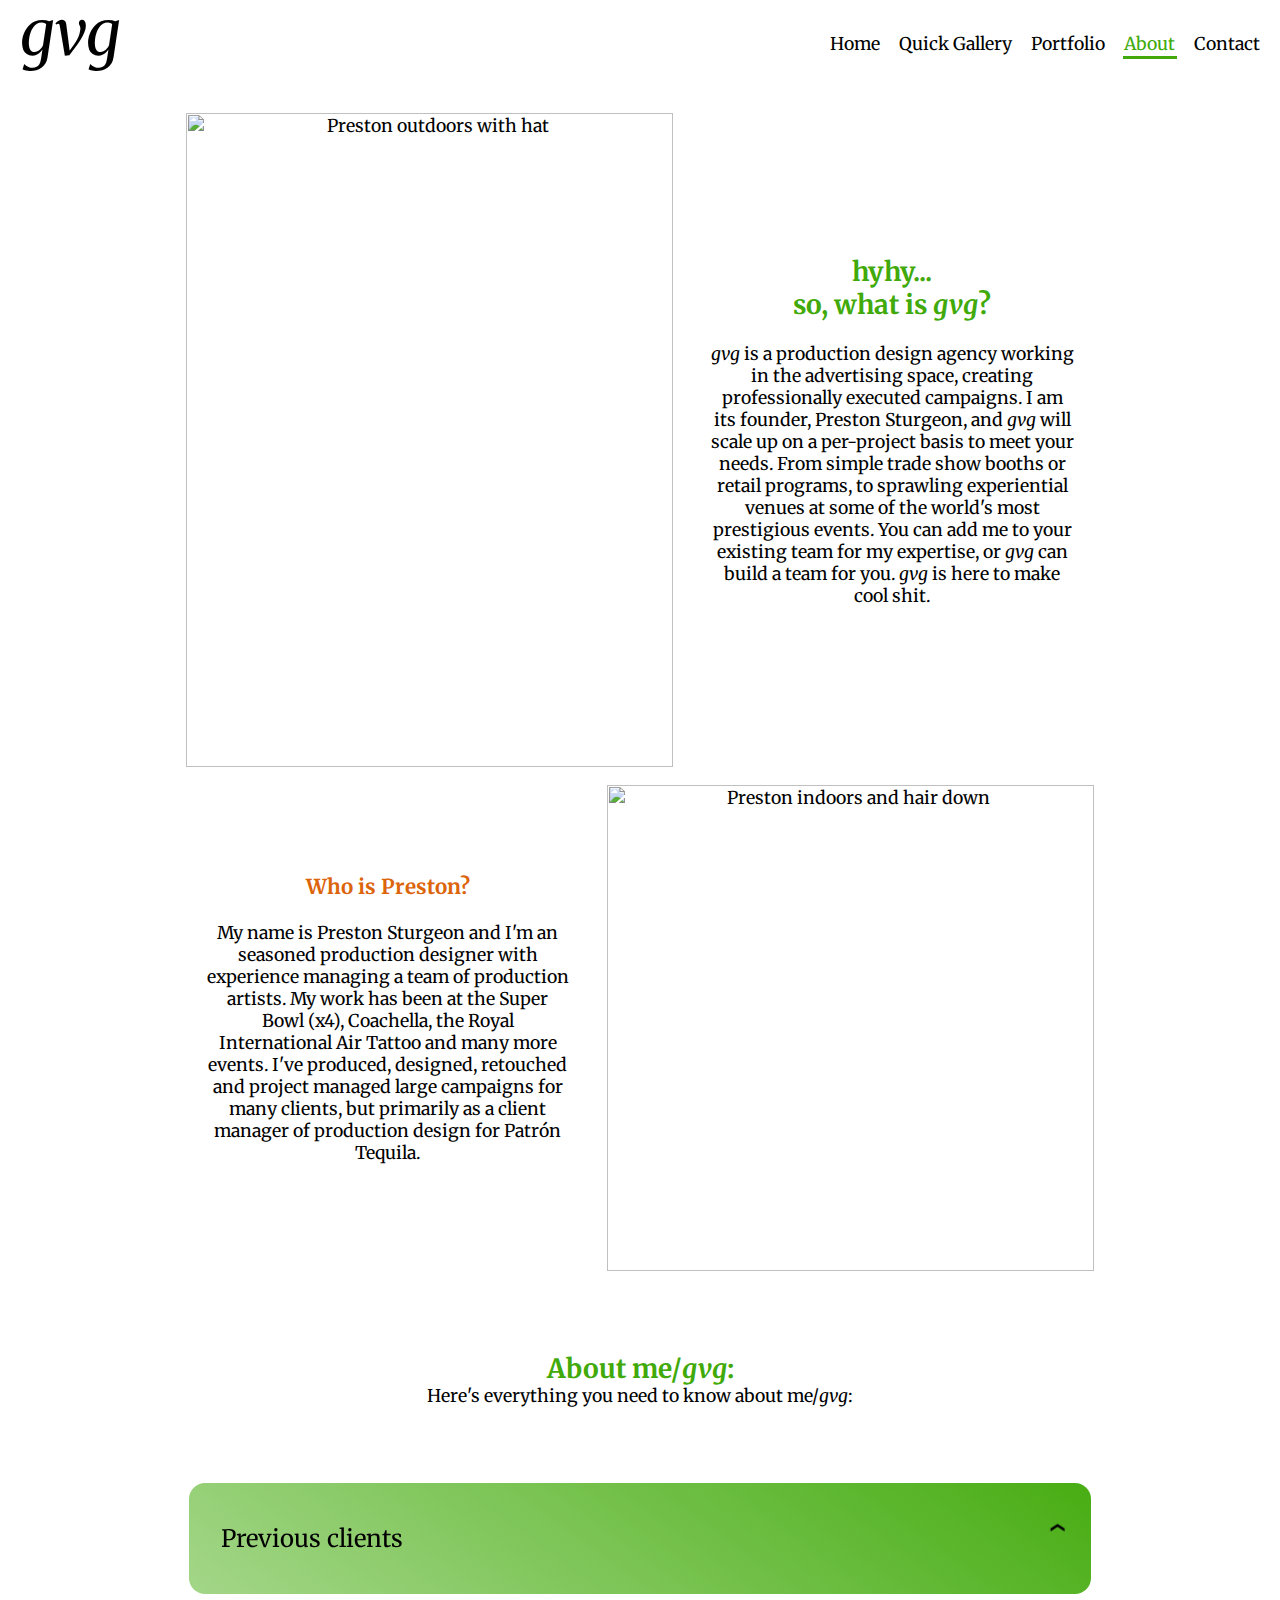
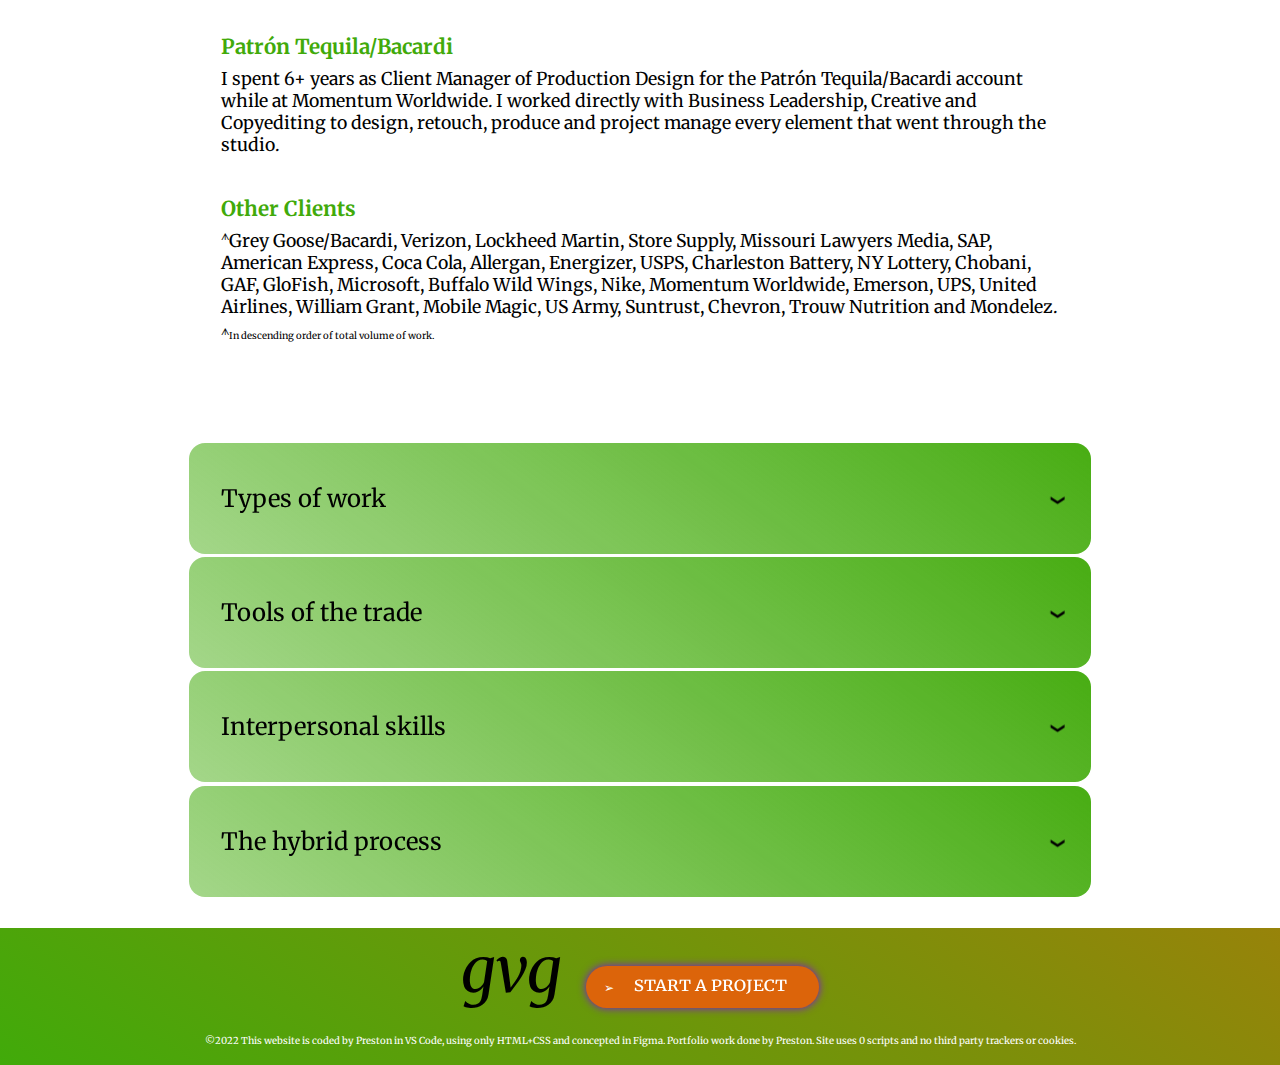
==== about.html @ 022af40c "Update about.html" ====
<html lang="en">
<head>
  <meta charset="UTF-8">
  <meta http-equiv="X-UA-Compatible" content="IE=edge">
  <meta name="viewport" content="width=device-width, initial-scale=1.0">
  <link rel="preconnect" href="https://fonts.googleapis.com">
    <link rel="preconnect" href="https://fonts.gstatic.com" crossorigin>
    <link href="https://fonts.googleapis.com/css2?family=Merriweather:ital,wght@0,300;0,400;0,700;0,900;1,400;1,700&display=swap" rel="stylesheet">
  <link rel="stylesheet" href="gvg.css" media="all">
  <title>gvg - about</title>
</head>

<body>
  <nav id="navbar">
    <div class="nav-logo-container">
      <a href="./" class="nav-logo">gvg</a>
      <ul>
        <li>
          <a href="./">Home</a>
        </li>
        <li>
          <a href="./gallery">Quick Gallery</a>
        </li>
        <li>
          <a href="./port">Portfolio</a>
        </li>
        <li>
          <a href="./about" aria-current="page">About</a>
        </li>
        <li>
          <a href="./contact">Contact</a>
        </li>
      </ul>
    </div>
  </nav>

  <div class="container">

    <div class="gallery-container w-2 h-4">
      <div class="gallery-item">
        
      </div>
    </div>

    <div class="gallery-container w-6 h-4">
      <div class="gallery-item-lt">
        <div class="image">
          <img src="https://live.staticflickr.com/65535/52484530622_3cc2f2622f_o.jpg" alt="Preston outdoors with hat">
        </div>
      </div>
    </div>

    <div class="gallery-container w-5 h-4">
      <div class="cenh654">
          <div class="subhead">
            <h2>hyhy...<br> 
              so, what is <i>gvg</i>?</h2>
              <br>
            <i>gvg</i> is a production design agency working in the advertising space, creating professionally executed campaigns. I am its founder, Preston Sturgeon, and <i>gvg</i> will scale up on a per-project basis to meet your needs. From simple trade show booths or retail programs, to sprawling experiential venues at some of the world's most prestigious events. You can add me to your existing team for my expertise, or <i>gvg</i> can build a team for you. <i>gvg</i> is here to make cool shit.
          </div>
      </div>
    </div>

    <div class="gallery-container w-2 h-4">
      <div class="gallery-item">
        
      </div>
    </div>

    <div class="gallery-container w-2 h-3">
      <div class="gallery-item">
        
      </div>
    </div>

    <div class="gallery-container w-5 h-3">
      <div class="cenh486">
        <div class="subhead">
          <h3 class="sec">Who is Preston?<br></h3>
            <br>
            My name is Preston Sturgeon and I'm an seasoned production designer with experience managing a team of production artists. My work has been at the Super Bowl (x4), Coachella, the Royal International Air Tattoo and many more events. I've produced, designed, retouched and project managed large campaigns for many clients, but primarily as a client manager of production design for Patrón Tequila.
        </div>
      </div>
    </div>

    <div class="gallery-container w-6 h-3">
      <div class="gallery-item">
        <div class="image">
          <img src="https://live.staticflickr.com/65535/52485024946_7797de0bd8_o.jpg" alt="Preston indoors and hair down">
        </div>
      </div>
    </div>

    <div class="gallery-container w-2 h-3">
      <div class="gallery-item">

      </div>
    </div>

  </div>

  <div class="flutainer">

    <div class="gallery-container w-15 h-1">
      <div class="gallery-item">
        
      </div>
    </div>

    <div class="gallery-container w-15 h-1">
      <div>
        <h2>About me/<i>gvg</i>:</h2>
        <div class="subhead">Here's everything you need to know about me/<i>gvg</i>:
        </div>
      </div>
    </div>

    <div class="gallery-container w-2 h-4">
      <div class="gallery-item">

      </div>
    </div>

    <div class="gallery-container w-11 h-4">
      <div class="gallery-item">
        <div class="c-accordion">
            <details class="c-accordion__item" open="">
              <summary class="c-accordion__trigger">
                <summary class="c-accordion__brief">Previous clients</summary> <span class="c-accordion__trigger__icon" aria-hidden="true"></span>
              </summary>
                <div class="c-accordion__content">
                  <div class="c-list">
                    <div class="c-list__item">
                      <h3 class="c-text" aria-label="Client Patrón Tequila">Patrón Tequila/Bacardi</h3>
                      <p class="c-text" style="hyphens: none; -webkit-hyphens: none;">
                        I spent 6+ years as Client Manager of Production Design for the Patrón Tequila/Bacardi account while at Momentum Worldwide. I worked directly with Business Leadership, Creative and Copyediting to design, retouch, produce and project manage every element that went through the studio.
                      </p>
                    </div>
                    <div class="c-list__item">
                      <h3 class="c-text" aria-label="Other Clients">Other Clients</h3>
                      <p class="c-text"><sup>&#5585;</sup>Grey Goose/Bacardi, Verizon, Lockheed Martin, Store Supply, Missouri Lawyers Media, SAP, American Express, Coca Cola, Allergan, Energizer, USPS, Charleston Battery, NY Lottery, Chobani, GAF, GloFish, Microsoft, Buffalo Wild Wings, Nike, Momentum Worldwide, Emerson, UPS, United Airlines, William Grant, Mobile Magic, US Army, Suntrust, Chevron, Trouw Nutrition and Mondelez.</p>
                      <p class="p-foot"><sup>&#5585;</sup>In descending order of total volume of work.</p>
                    </div>
                  </div>
                </div>
            </details>

            <details class="c-accordion__item">
              <summary class="c-accordion__trigger">
                <summary class="c-accordion__brief">Types of work</summary> <span class="c-accordion__trigger__icon" aria-hidden="true"></span>
              </summary>
                <div class="c-accordion__content">
                  <div class="c-list">
                    <div class="c-list__item">
                      <h3 class="c-text" aria-label="Overview of work">Broadly?</h3>
                      <p class="c-text" style="hyphens: none; -webkit-hyphens: none;">
                        Advertising in Retail, Experiential, and Outdoor environments, all in Print or Digital formats.
                      </p>
                    </div>
                    <div class="c-list__item">
                      <h3 class="c-text" aria-label="Specific work">Specifically?</h3>
                      <p class="c-text">
                        <ul class="c-ul">
                          <li class="c-li"><b>Retail Signage</b> (Posters/Aisle Invaders/Case Bins/Pole Toppers/Tuckers/Case Cards/etc.)</li>
                          <li class="c-li"><b>LED & Print Displays</b> (Stadiums/Venues/Window/POS/Menus)</li>
                          <li class="c-li"><b>Banner Ads</b> (Online/Apps/Signage/Retractable/Outdoor)</li>
                          <li class="c-li"><b>Space & Events</b> (Footprint/Structure/Interactives/Support)</li>
                          <li class="c-li"><b>Transit Ads and Wraps</b> (Truck/Boat/Car/Bus/Bike/Train/Air)</li>
                          <li class="c-li"><b>Take-Home Ads</b> (Recipe Booklets/Tear Pads/Autograph Cards)</li>
                          <li class="c-li"><b>Custom Dielines</b> (3D Protrusions/Racks)</li>
                          <li class="c-li"><b>Branding</b> (Logo Cleaning/Organizing)</li>
                          <li class="c-li"><b>Packages</b> (VAPs/Products/Drops)</li>
                          <li class="c-li"><b>Traditional Print</b></li>
                          <li class="c-li"><b>Trade Show Signage</b></li>
                          <li class="c-li"><b>Billboards and OOH Signage</b></li>
                          <li class="c-li"><b>Novelties</b></li>
                          <li class="c-li"><b>Street Furniture</b></li></ul>
                      </p>
                    </div>
                  </div>
                </div>
            </details>

            <details class="c-accordion__item">
              <summary class="c-accordion__trigger">
                <summary class="c-accordion__brief">Tools of the trade</summary> <span class="c-accordion__trigger__icon" aria-hidden="true"></span>
              </summary>
                <div class="c-accordion__content">
                  <div class="c-list">
                    <div class="c-list__item">
                      <h3 class="c-text" aria-label="About me">I love to learn and I learn fast</h3>
                      <p class="c-text">
                        <ul class="c-ul">
                          <li class="c-li">InDesign</li>
                          <li class="c-li">Photoshop</li>
                          <li class="c-li">Illustrator</li>
                          <li class="c-li">Excel</li>
                          <li class="c-li">Acrobat</li>
                          <li class="c-li">Smartsheet, Workfront, Basecamp and basically any other Project Management software</li>
                          <li class="c-li">Quark</li>
                          <li class="c-li">Word</li>
                          <li class="c-li">After Effects</li>
                          <li class="c-li">Premiere</li>
                          <li class="c-li">Media Encoder</li>
                          <li class="c-li">Quicktime</li>
                          <li class="c-li">Powerpoint</li>
                          <li class="c-li">Cyberduck FTP</li>
                          <li class="c-li">GIMP</li>
                          <li class="c-li">Cloud Storage</li>
                          <li class="c-li">Visual Studio Code (HTML+CSS)</li>
                          <li class="c-li">Figma/Adobe XD</li>
                        </ul>
                      </p>
                    </div>
                  </div>
                </div>
            </details>

            <details class="c-accordion__item">
              <summary class="c-accordion__trigger">
                <summary class="c-accordion__brief">Interpersonal skills</summary> <span class="c-accordion__trigger__icon" aria-hidden="true"></span>
              </summary>
                <div class="c-accordion__content">
                  <div class="c-list">
                    <div class="c-list__item">
                      <h3 class="c-text" aria-label="About me: interpersonal">All this knowledge isn't useful if the person it comes from isn't amazing too. I am a:</h3>
                      <p class="c-text">
                        <ul class="c-ul">
                          <li class="c-li">Problem solver to an extreme</li>
                          <li class="c-li">Project caretaker focused on attention to detail</li>
                          <li class="c-li">Team player that sets others up for success</li>
                          <li class="c-li">Builder and technician of a collaborative environment</li>
                          <li class="c-li">Mentor and advocate for other's growth</li>
                          <li class="c-li">Quick learner who is devoted to life-long education</li>
                          <li class="c-li">Short and long-term goal setter with an engineer's mindset</li>
                          <li class="c-li">Dependable leader who quickly adapts to shifting priorities</li>
                          <li class="c-li">Proponent of a strategic and analytical thought process</li>
                          <li class="c-li">Self-regulating manager of my time, in service of a deadline</li>
                          <li class="c-li">Presenter of data, dedicated to inclusive communication</li></ul>
                      </p>
                    </div>
                  </div>
                </div>
            </details>

            <details class="c-accordion__item">
              <summary class="c-accordion__trigger">
                <summary class="c-accordion__brief">The hybrid process</summary> <span class="c-accordion__trigger__icon" aria-hidden="true"></span>
              </summary>
                <div class="c-accordion__content">
                  <div class="c-list">
                    <div class="c-list__item">
                      <h3 class="c-text" aria-label="My process">What makes for an efficient process?</h3>
                      <p class="c-text" style="hyphens: none; -webkit-hyphens: none;">
                        Every client wants a unique process to them, but setting one up for efficient multi-tasking is imperative for a team's collaboration. Patrón's seasonal programs are massive and required integrating the production, design, retouching and copyediting components of a typical operation. I crafted this process, built for addressing these challenges of integrated production and design, to better collaborate across an entire team.
                      </p>
                    </div>
                    <div class="c-list__item">
                      <h3 class="c-text" aria-label="Hybrid process">Blending Production and Design Together</h3>
                      <p class="c-text">
                        <ul class="c-ul">
                          <li class="c-li">Evaluate project scope, providing any unit estimates and route them for approvals.</li>
                          <li class="c-li">Advise on planning, resources and timing while setting expectations for needs to achieve these goals.</li>
                          <li class="c-li">Intake and review creative assets and vendor materials for missing details.</li>
                          <li class="c-li">Collaborate with Creative on the program's Key Visual, finalizing every detail and their impact on the rest of the scope.</li>
                          <li class="c-li">Retouch and composite the KV until undeniably perfected, as a guide for all other elements.</li>
                          <li class="c-li">Communicate needs that reduce hurdles for upcoming elements and any timeline impacts they cause.</li>
                          <li class="c-li">Prioritize the elements list, delegating to freelancers by priority and skill level if applicable.</li>
                          <li class="c-li">Multi-task between proofing, routing and revisions as elements enter these different stages at various times.</li>
                          <li class="c-li">Package mechanical files for server organization and release according vendor specifications.</li>
                          <li class="c-li">Submit final reports to finance for applicable elements.</li>
                          <li class="c-li">Evaluate the measured statistics for any internal procedure improvements.</li>
                          <li class="c-li">And of course, being at various points in this process for multiple jobs at the same time.</li></ul>
                      </p>
                    </div>
                  </div>
                </div>
            </details>

        </div>
      </div>
    </div>
    
    <div class="gallery-container w-2 h-4">
      <div class="gallery-item">

      </div>
    </div>

  </div>

</body>

<footer class="foot">
  <div class="pajamas">
    <a href="./" class="nav-logo">gvg</a>
    <a href="./contact" class="classic-butt"><button>start a project</button></a>
  </div>
    <p class="p-foot">©2022 This website is coded by Preston in VS Code, using only HTML+CSS and concepted in Figma. Portfolio work done by Preston. Site uses 0 scripts and no third party trackers or cookies.</p>
</footer>

</html>
---- gvg.css ----
:root {
  --color-shades-dark: rgb(0, 0, 0);
  --color-shades-light: rgb(255, 255, 255);
  --color-highlight: rgb(65, 170, 10);
  --color-seconds: rgb(220, 100, 10);
  --color-thirds: rgb(130, 10, 220);
  --color-charleston: rgb(255, 205, 0);
  --color-lockheed: rgb(0, 47, 108);
  --color-patron: rgb(148, 187, 30);
}

* { 
  box-sizing: border-box;
  margin: 0;
  padding: 0; 
}

html{
  position: relative;
  min-height: 100%;
}

body {
  min-height: 100%;
  margin:0px 18px 130px 18px;
  text-align:center;
  font-family: 'Merriweather', serif;
  font-size: 1.1rem;
}

h1{
  color: var(--color-shades-dark);
}

h2{
  color: var(--color-highlight);
}

h3{
  color: var(--color-highlight);
}

.sec{
  color: var(--color-seconds);
}

.nav-logo-container {
  display: flex;
  justify-content: space-between;
  flex: 1 0 18px;
  align-items: center;
  padding: 0em 0em 1.5em 0em;
}

.nav-logo {
  font-style: italic;
  font-size: 64px;
  margin: 0 18px 0 0;
  transform: translate(0, -0.15em);
}

ul {
  display: flex;
  flex-wrap: wrap;
  gap: 1rem;
  list-style: none;
  margin: 0;
  padding: 0;
}

a {
  --text-color: var(--color-shades-dark);
  border-block-end: 3px solid var(--border-color, transparent);
  writing-mode: horizontal-tb;
  color: var(--text-color);
  padding: 0.1rem;
  text-decoration: none;
}

.abase{
  padding: 0;
}

a:where(:hover, :focus) {
  --border-color: var(--color-highlight);
}

[aria-current="page"] {
  --border-color: var(--color-highlight);
  --text-color: var(--color-highlight);
}

.subhead{
  padding: 0 18px 18px;
}

.CharlestonBattery{
  color: var(--color-charleston);
}

.LockheedMartin{
  color: var(--color-lockheed);
}

.PatronTequila{
  color: var(--color-patron);
}

/* ------------------------------------ *\
   buttons
\* ------------------------------------ */



button {
  --elevate: 0.25rem;
  --border-width: 2px;
  --border-opacity: 0.2;
  position: relative;
  right: 0px;
  transform: translate3d(0, 0, 0);
  /* margin: -18px 18px 0; */
  padding-block: 0.7rem 0.8rem;
  padding-inline: 3rem 2rem;
  font: inherit;
  font-weight: 500;
  font-variant-caps: all-small-caps;
  color: white;
  line-height: 1;
  cursor: pointer;
  border: 0;
  border-radius: 10rem;
  background: transparent;
  transition: transform 150ms ease-in-out;
}

button:before,
button:after {
  display:flex;
  align-items: center;
  content: "\27A2";
  padding-left: 18px;
  position: absolute;
  inset-block: 0;
  inset-inline: 0;
  transform: translate3d(0, 0, 0);
  border-radius: inherit;
  transition: inherit;
}

button:before {
  z-index: -1;
  border: var(--border-width) solid rgba(rgb(130, 10, 220), var(--border-opacity));
  background: rgb(220, 100, 10);
}

button:after {
  z-index: -2;
  background: rgb(130, 10, 220);
  filter: blur(var(--elevate));
}

button:hover {
  --border-opacity: 0.4;
  transform: translate3d(0, calc(var(--elevate) * -1), 0);
}

button:hover:after {
  transform: translate3d(0, var(--elevate), 0);
}

button:active {
  transform: translate3d(0, 0, 0);
}

button:active:before {
  background: rgb(130, 10, 220);
}

button:active:after {
  transform: translate3d(0, 0, 0);
}

button:focus-visible {
  outline: var(--border-width) dashed darkblue;
  outline-offset: var(--border-width);
}



/* ------------------------------------ *\
   footer
\* ------------------------------------ */



.foot{
  position: absolute;
  bottom: 0;
  margin: 2rem -18px -18px;
  padding: 0 18px 0 18px;
  width: 100%;
  background-color: rgb(65, 170, 10);
  background-image: linear-gradient(216deg, rgb(220, 100, 10) -80%, transparent);
  color: rgb(255, 255, 255);
}

.pajamas{
  flex: 1 0 18px;
  align-items: center;
  padding: 0em 0em 1.5em 0em;
}

.p-foot{
  margin: 0;
  padding: 0 0 18px;
  font-size: .6rem;
}



/* ------------------------------------ *\
   port description
\* ------------------------------------ */

.port-item{
  display:grid;
  grid-template-columns: auto 198px;
  grid-auto-rows: minmax(min-content, 7vh);
  grid-auto-flow: dense;
  justify-content: flex-end;
}

.port-title{
  font-size: 1.5rem;
  padding: 18px;
  text-align: right;
}

.port-subtitle{
  padding: 18px 0 18px 0;
  text-align: left;
}

.port-subhead{
  padding: 18px;
  border-top: thin solid var(--color-shades-dark);
  text-align: right;
}

.port-names{
  min-width: 188px;
  padding: 0px 9px 18px 0px;
  text-align: right;
}

.port-desc{
  width: 198px;
  padding: 0px 0px 18px 9px;
  text-align: left;
}

.port-copy{
  padding: 98px 18px 18px 0px;
  text-align: left;
}

.port-subcopy{
  padding: 0px 18px 0px 0px;
  text-align: left;
}

.port-headline{
  padding: 0px 0px 18px 0px;
  text-align: center;
}


/* ------------------------------------ *\
   gallery - rigid
\* ------------------------------------ */



.container{
  display:grid;
  grid-template-columns: repeat(15,1fr);
  grid-auto-rows: 150px;
  grid-gap: 18px;
  grid-auto-flow: dense;
}


/* ------------------------------------ *\
   gallery - fluid
\* ------------------------------------ */



.flutainer{
  display:grid;
  grid-template-columns: repeat(15,1fr);
  grid-auto-rows: minmax(min-content, 7vh);
  grid-gap: 18px;
  grid-auto-flow: dense;
}

.gallery-header{
  background-color: rgb(65, 170, 10);
  padding: 18px;
  margin: 0 0 18px 0;
  color:#fff;
  place-items: center;
}

.gallery-header .centercopy{
  place-items: center;
}

.gallery-footer{
  padding: 18px;
  margin: 0 0 18px 0;
  place-items: center;
}

.gallery-construct{
  background-color: var(--color-seconds);
  padding: 18px;
  color:#fff;
  place-items: center;
}

.gallery-item{
  width:100%;
  height:100%;
  position:relative;
}

.gallery-item-lt{
  width:100%;
  height:100%;
  position:relative;
}

.gallery-item .image{
  width:100%;
  height:100%;
  overflow:hidden;
} 

.gallery-item-lt .image{
  width:100%;
  height:100%;
  overflow:hidden;
}

.gallery-item-lc .image{
  width:100%;
  height:100%;
  overflow:hidden;
}

.gallery-item .image img{
  width:100%;
  height:100%;
  object-fit: cover;
  object-position:50% 50%;
  cursor:pointer;
  transition:.5s ease-in-out;
}

.gallery-item-lt .image img{
  width: 100%;
  height: 100%;
  object-fit: cover;
  object-position: 30% 50%;
  cursor:pointer;
  transition:.5s ease-in-out;
}

.gallery-item-lc .image img{
  width:100%;
  height:100%;
  object-fit: cover;
  object-position: 45% 50%;
  cursor:pointer;
  transition:.5s ease-in-out;
}

.gallery-item-r .image img{
  width:100%;
  height:100%;
  object-fit: cover;
  object-position:50% right;
  cursor:pointer;
  transition:.5s ease-in-out;
}

.gallery-item:hover .image img{
  transform:scale(1.05);
}

.gallery-item-lt:hover .image img{
  transform:scale(1.05);
}

.gallery-item-lc:hover .image img{
  transform:scale(1.05);
}

.gallery-item .text{
  opacity:0;
  position:absolute;
  top:4em;
  left:50%;
  transform:translate(-50%,-10%);
  color:#fff;
  font-size:25px;
  pointer-events:none;
  z-index:4;
  transition: .3s ease-in-out;
  background-color: black;
}

.gallery-item-lc .text{
  opacity:0;
  position:absolute;
  top:4em;
  left:50%;
  transform:translate(-50%,-10%);
  color:#fff;
  font-size:25px;
  pointer-events:none;
  z-index:4;
  transition: .3s ease-in-out;
}

.gallery-item:hover .text{
  opacity:1;
  animation: move-down .3s linear;
  padding:1em;
  width:100%;
}

.gallery-item-lc:hover .text{
  opacity:1;
  animation: move-down .3s linear;
  padding:1em;
  width:100%;
}

.gallery-video{
  max-width: 1000px;
  margin: 0 auto;
}

.cenh654{
  height: 654px;
  display: flex;
  align-items: center;
  justify-content: center;
}

.cenh486{
  height: 486px;
  display: flex;
  align-items: center;
  justify-content: center;
}

.ytframe{
  display: flex;
  margin: 18px 0 0 0;
  position: relative;
  overflow: hidden;
  height: 0;
  padding-bottom: 56.25%;
}

.ytframe iframe{
  position: absolute;
  width: 100%;
  height: 100%;
}

.end-container{
  height: 18px;
}

.w-1{
  grid-column: span 1;
}
.w-2{
  grid-column: span 2;
}
.w-3{
  grid-column: span 3;
}
.w-4{
  grid-column: span 4;
}
.w-5{
  grid-column: span 5;
}
.w-6{
  grid-column: span 6;
}
.w-7{
  grid-column: span 7;
}
.w-8{
  grid-column: span 8;
}
.w-9{
  grid-column: span 9;
}
.w-10{
  grid-column: span 10;
}
.w-11{
  grid-column: span 11;
}
.w-12{
  grid-column: span 12;
}
.w-13{
  grid-column: span 13;
}
.w-14{
  grid-column: span 14;
}
.w-15{
  grid-column: span 15;
}

.h-1{
  grid-row: span 1;
}
.h-2{
  grid-row: span 2;
}
.h-3{
  grid-row: span 3;
}
.h-4{
  grid-row: span 4;
}
.h-5{
  grid-row: span 5;
}
.h-6{
  grid-row: span 6;
}
.h-7{
  grid-row: span 7;
}
.h-8{
  grid-row: span 8;
}
.h-9{
  grid-row: span 9;
}
.h-10{
  grid-row: span 10;
}
.h-11{
  grid-row: span 11;
}
.h-12{
  grid-row: span 12;
}
.h-13{
  grid-row: span 13;
}
.h-14{
  grid-row: span 14;
}
.h-15{
  grid-row: span 15;
}



/* ------------------------------------ *\
   accordion
\* ------------------------------------ */



.c-accordion {
  display: block;
  margin-top: 40px;
  min-width: 150px;
  margin-bottom: 1.25rem;
  text-align: left;
  text-align: start;
  width: 100%;
}

.c-accordion__item {
  margin: 0.2rem;
  padding: 0;
}

.c-accordion__trigger {
  padding-top: 2.5rem;
  padding-bottom: 2.5rem;
  padding-left: 2rem;
  padding-right: 2rem;
  position: relative;
  border-radius: 1rem;
  backdrop-filter:blur(0.5rem);
  transform:scale3d(1, 1, 1) translate3d(0, 0, 0);
  transition: color 200ms ease-in-out, transform 200ms ease-in-out;
  display: block;
  margin: 0;
  cursor: pointer;
}

.c-accordion__trigger::-webkit-details-marker {
  color: transparent;
}

.c-accordion__trigger::before {
  Content: "";
  position: absolute;
  top: 0;
  right: 0;
  bottom: 0;
  left: 0;
  opacity: .96;
  border-radius: inherit;
  background-image: linear-gradient(36deg, rgb(65, 170, 10,0.5), rgb(65, 170, 10));
  background-blend-mode: darken;
  transition: opacity 400ms ease-out;
  z-index: -1;
}

.c-accordion__trigger:active{
  transform:scale3d(0.98, 0.98, 0.98) translate3d(0, 0, 0)
}

.c-accordion__trigger:focus{
  box-shadow: 0 0 0 1px rgb(65, 170, 10);
  color: black;
}

.c-accordion__trigger:hover{
  opacity: .5;
  transition: opacity 400ms ease-out;
}

.c-accordion__trigger:focus:before{
  opacity: .25;
}

.c-accordion__trigger__icon {
  width: 1vw;
  max-width: 200px;
  padding-right: 3rem;
}

.c-accordion__brief{
  font-size: 1.5rem;
}

.c-accordion__content {
  width: 100%;
  padding-top: 2.5rem;
  padding-bottom: 2.5rem;
  padding-left: 2rem;
  padding-right: 2rem;
}

.c-accordion__trigger__icon {
  padding-top: 2.5rem;
  padding-bottom: 2.5rem;
  padding-left: 2rem;
  padding-right: 2rem;
  display: block;
  position: absolute;
  top: 0;
  right: 0;
  pointer-events: none;
  font-family: typeface(mono);
  transform: rotate(90deg) scale3d(0.8, 0.8, 0.8) translate3d(0, 0, 0);
  transition: all 200ms ease-in;
}

.c-accordion__item[open] .c-accordion__trigger__icon {
  transform: rotate(-630deg) scale3d(-0.8, 0.8, 0.8) translate3d(0, 0, 0);
}

.c-accordion__trigger__icon::before{
  content:"❯";
}

.c-list{
  margin: 0;
  padding: 0;
  display: block;
}

/* Grid layout option for c-lists, enable if desired */

/* .c-list-horizontal{
  margin:0;
  padding:0;
  display:grid;
  grid-template-columns: repeat(2, 1fr);
  grid-gap:18px;
  list-style:none
} */

.c-list__item{
  margin: 0 0 2.5rem;
  padding: 0;
}

.c-text{
  margin-bottom: 0.5rem;
}

sup{
  font-size: xx-small;
}

.c-ul{
  display: flex;
  flex-wrap: wrap;
  gap: 1.5rem 6rem;
  margin: 1rem 0 0 1.75rem;
  padding-right: 0;
  list-style-position: outside;
  list-style-type: "\002A6B    ";
}

.c-li::marker{
  color: rgb(65, 170, 10);
  font-size: 1.3rem;
}



/* ------------------------------------ *\
   contact form
\* ------------------------------------ */



h4 {
  font-weight: 400;
  font-size: 20px;
  color: #9b9b9b;
  line-height: 1.5;
}

/* ///// inputs /////*/

input:focus ~ label, textarea:focus ~ label, input:valid ~ label, textarea:valid ~ label {
  font-size: 0.75em;
  color: #999;
  top: -5px;
  -webkit-transition: all 0.225s ease;
  transition: all 0.225s ease;
}

.styled-input {
  float: left;
  width: 100%;
  margin: 0 0 18px 0;
  position: relative;
  border-radius: 1rem;
}

.styled-input label {
  color: #999;
  padding: 1.3rem 30px 1rem 30px;
  position: absolute;
  top: 10px;
  left: 0;
  -webkit-transition: all 0.25s ease;
  transition: all 0.25s ease;
  pointer-events: none;
}

.styled-input.wide { 
  width: 100%;
  max-width: 100%;
}

input,
textarea {
  padding: 30px;
  border: 0;
  width: 100%;
  font-size: 1rem;
  background-color: #2d2d2d;
  color: white;
  border-radius: 4px;
}

input:focus,
textarea:focus { outline: 0; }

input:focus ~ span,
textarea:focus ~ span {
  width: 100%;
  -webkit-transition: all 0.075s ease;
  transition: all 0.075s ease;
}

textarea {
  width: 100%;
  min-height: 15em;
  resize: vertical;
}

.input-container {
  max-width: 100%;
  margin: 20px auto 25px auto;
}

input[type=checkbox] + label {
color: #ccc;
font-style: italic;
} 

input[type=checkbox]:checked + label {
color: #f00;
font-style: normal;
}


@media screen and (max-width:1000px){
  body {
    margin:0px 18px 204px 18px;
  }
  button{
    margin: 18px 0 0 0;
  }
  .container{
      grid-template-columns: repeat(1,1fr);
      grid-auto-rows: min-content;
  }
  .flutainer{
    grid-template-columns: repeat(1,1fr);
    grid-auto-rows: min-content;
  }
  .gallery-item .image img {
    width: 100%;
    height: auto;
  }
  .cenh654{
    height: auto;
  }
  .cenh486{
    height: auto;
  }
  .w-1,.w-2,.w-3,.w-4,.w-5,.w-6,.w-7,.w-8,.w-9,.w-10,.w-11,.w-12,.w-13,.w-14,.w-15,.w-16,.w-17,.w-18,.w-19{
      grid-column:span 1;
  }
  .h-1,.h-2,.h-3,.h-4,.h-5,.h-6,.h-7,.h-8,.h-9,.h-10,.h-11,.h-12,.h-13,.h-14,.h-15,.h-16,.h-17,.h-18,.h-19{
    grid-row:span 1;
  }
  .port-item{
    grid-template-columns: repeat(2,1fr);
  }
  .port-subhead{
    text-align: left;
    border-top: 0px solid var(--color-shades-dark);
  }
  .port-copy{
    padding: 18px 54px 18px 54px;
    text-align: center;
  }
  .port-subcopy{
    padding: 18px 54px 18px 54px;
    text-align: center;
  }
  .port-names{
    min-width: auto;
    margin: 0 18px 0 -18px;
    padding: 0px 4px 18px 4px;
  }
  .port-desc{
    width: auto;
    margin: 0 0 0 -18px;
    padding: 0px 4px 18px 4px;
  }
}


@keyframes move-down{

  0%{
      top:1em;
  }
  50%{
      top:2em;
  }
  100%{
      top:4em;
  }
}
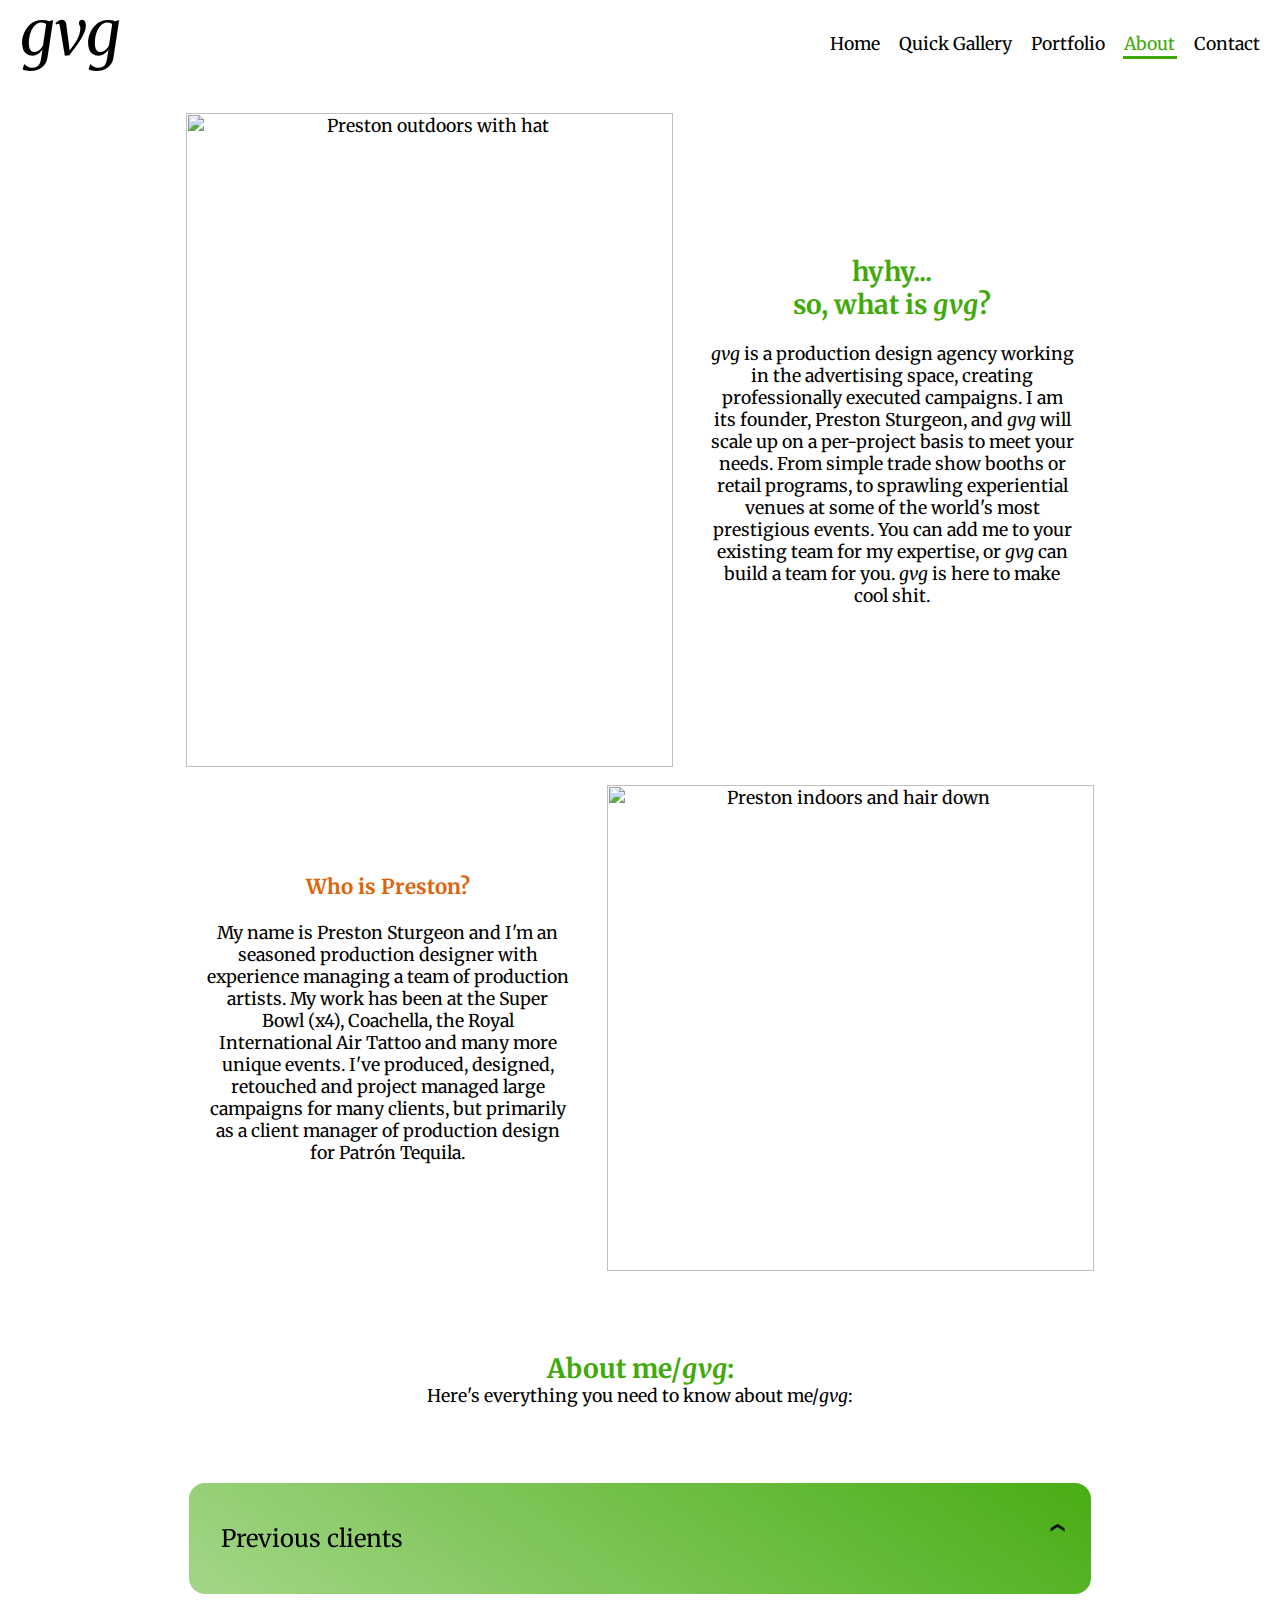
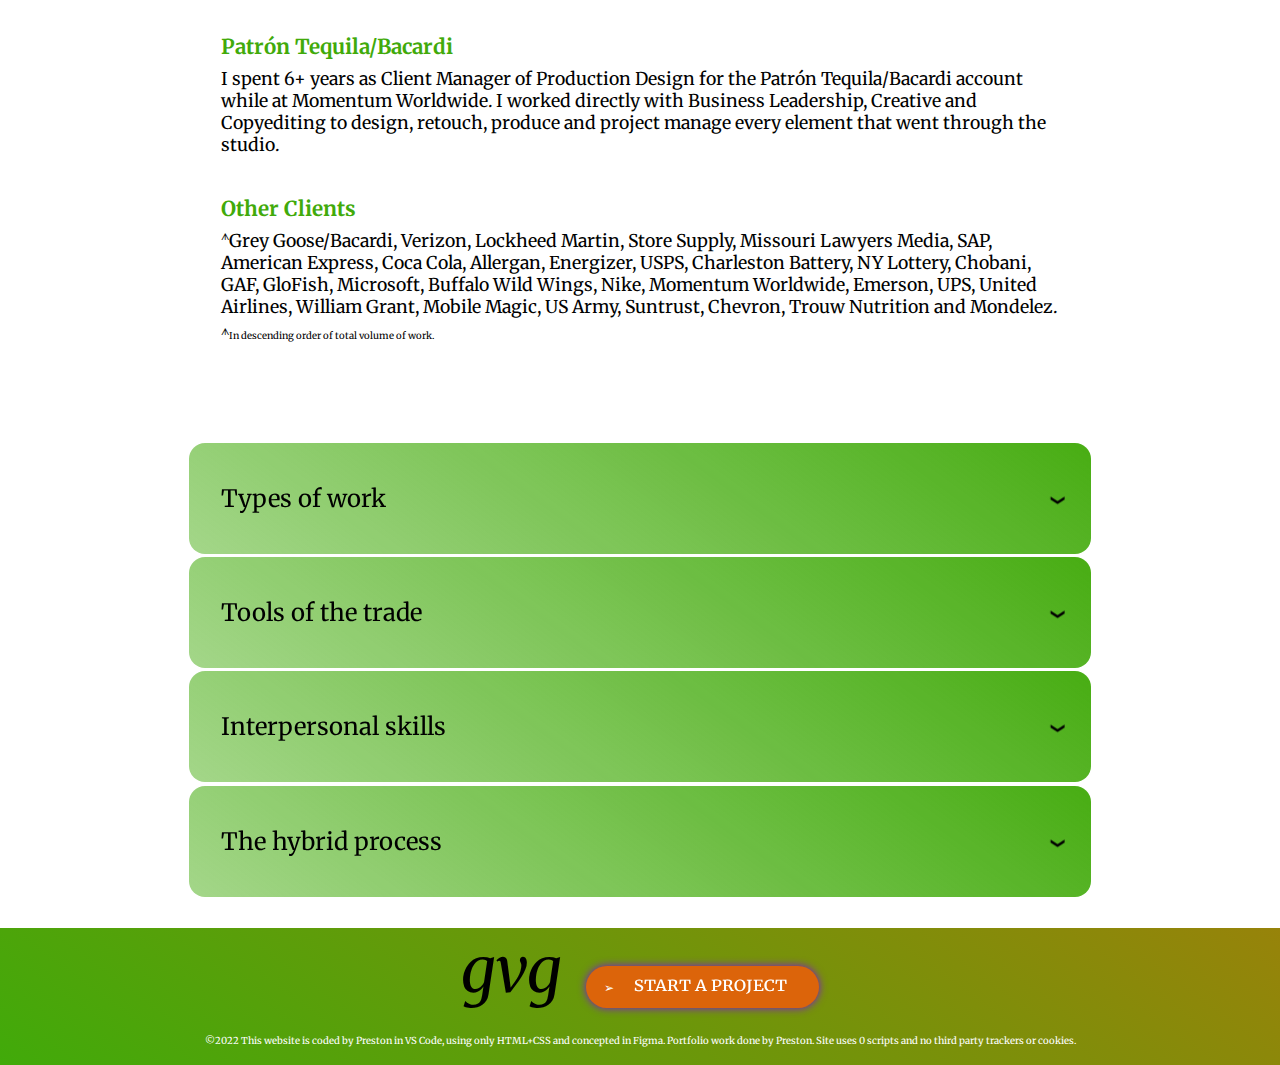
==== commit 5dfa7050: "Add files via upload" ====
--- a/about.html
+++ b/about.html
@@ -13,22 +13,22 @@
 <body>
   <nav id="navbar">
     <div class="nav-logo-container">
-      <a href="./" class="nav-logo">gvg</a>
+      <a href="index.html" class="nav-logo">gvg</a>
       <ul>
         <li>
-          <a href="./">Home</a>
-        </li>
-        <li>
-          <a href="./gallery">Quick Gallery</a>
-        </li>
-        <li>
-          <a href="./port">Portfolio</a>
-        </li>
-        <li>
-          <a href="./about" aria-current="page">About</a>
-        </li>
-        <li>
-          <a href="./contact">Contact</a>
+          <a href="index.html">Home</a>
+        </li>
+        <li>
+          <a href="gallery.html">Quick Gallery</a>
+        </li>
+        <li>
+          <a href="port.html">Portfolio</a>
+        </li>
+        <li>
+          <a href="about.html" aria-current="page">About</a>
+        </li>
+        <li>
+          <a href="contact.html">Contact</a>
         </li>
       </ul>
     </div>
@@ -78,7 +78,7 @@
         <div class="subhead">
           <h3 class="sec">Who is Preston?<br></h3>
             <br>
-            My name is Preston Sturgeon and I'm an seasoned production designer with experience managing a team of production artists. My work has been at the Super Bowl (x4), Coachella, the Royal International Air Tattoo and many more events. I've produced, designed, retouched and project managed large campaigns for many clients, but primarily as a client manager of production design for Patrón Tequila.
+            My name is Preston Sturgeon and I'm an seasoned production designer with experience managing a team of production artists. My work has been at the Super Bowl (x4), Coachella, the Royal International Air Tattoo and many more unique events. I've produced, designed, retouched and project managed large campaigns for many clients, but primarily as a client manager of production design for Patrón Tequila.
         </div>
       </div>
     </div>
@@ -191,12 +191,15 @@
                       <h3 class="c-text" aria-label="About me">I love to learn and I learn fast</h3>
                       <p class="c-text">
                         <ul class="c-ul">
+                          <li class="c-li">Mac/PC</li>
                           <li class="c-li">InDesign</li>
                           <li class="c-li">Photoshop</li>
                           <li class="c-li">Illustrator</li>
                           <li class="c-li">Excel</li>
                           <li class="c-li">Acrobat</li>
-                          <li class="c-li">Smartsheet, Workfront, Basecamp and basically any other Project Management software</li>
+                          <li class="c-li">Smartsheet, Workfront, Basecamp, etc.</li>
+                          <li class="c-li">Discord/Chat & Team Systems</li>
+                          <li class="c-li">Pantone</li>
                           <li class="c-li">Quark</li>
                           <li class="c-li">Word</li>
                           <li class="c-li">After Effects</li>
@@ -204,7 +207,7 @@
                           <li class="c-li">Media Encoder</li>
                           <li class="c-li">Quicktime</li>
                           <li class="c-li">Powerpoint</li>
-                          <li class="c-li">Cyberduck FTP</li>
+                          <li class="c-li">FTP & VPN Tools</li>
                           <li class="c-li">GIMP</li>
                           <li class="c-li">Cloud Storage</li>
                           <li class="c-li">Visual Studio Code (HTML+CSS)</li>
@@ -259,17 +262,16 @@
                       <h3 class="c-text" aria-label="Hybrid process">Blending Production and Design Together</h3>
                       <p class="c-text">
                         <ul class="c-ul">
-                          <li class="c-li">Evaluate project scope, providing any unit estimates and route them for approvals.</li>
-                          <li class="c-li">Advise on planning, resources and timing while setting expectations for needs to achieve these goals.</li>
-                          <li class="c-li">Intake and review creative assets and vendor materials for missing details.</li>
-                          <li class="c-li">Collaborate with Creative on the program's Key Visual, finalizing every detail and their impact on the rest of the scope.</li>
-                          <li class="c-li">Retouch and composite the KV until undeniably perfected, as a guide for all other elements.</li>
-                          <li class="c-li">Communicate needs that reduce hurdles for upcoming elements and any timeline impacts they cause.</li>
-                          <li class="c-li">Prioritize the elements list, delegating to freelancers by priority and skill level if applicable.</li>
-                          <li class="c-li">Multi-task between proofing, routing and revisions as elements enter these different stages at various times.</li>
-                          <li class="c-li">Package mechanical files for server organization and release according vendor specifications.</li>
+                          <li class="c-li">Coordinate project scope, providing any unit estimates and route them for approvals.</li>
+                          <li class="c-li">Advise on planning, timing and whether freelancers are needed to meet deadlines.</li>
+                          <li class="c-li">Review creative assets and vendor materials for errors.</li>
+                          <li class="c-li">Collaborate with Creative on program Key Visuals, finalizing all details.</li>
+                          <li class="c-li">Retouch and composite the KV until impeccable then adapt across all other elements.</li>
+                          <li class="c-li">Prioritize element lists, delegating to freelancers by priority and skill level as necessary.</li>
+                          <li class="c-li">Flex between proofing, routing and revisions as elements enter these different stages at various times.</li>
+                          <li class="c-li">Package mechanical files for server organization and release according to vendor specifications.</li>
                           <li class="c-li">Submit final reports to finance for applicable elements.</li>
-                          <li class="c-li">Evaluate the measured statistics for any internal procedure improvements.</li>
+                          <li class="c-li">Evaluate the program for any internal procedure improvements.</li>
                           <li class="c-li">And of course, being at various points in this process for multiple jobs at the same time.</li></ul>
                       </p>
                     </div>
@@ -293,10 +295,10 @@
 
 <footer class="foot">
   <div class="pajamas">
-    <a href="./" class="nav-logo">gvg</a>
-    <a href="./contact" class="classic-butt"><button>start a project</button></a>
+    <a href="index.html" class="nav-logo">gvg</a>
+    <a href="contact.html" class="classic-butt"><button>start a project</button></a>
   </div>
     <p class="p-foot">©2022 This website is coded by Preston in VS Code, using only HTML+CSS and concepted in Figma. Portfolio work done by Preston. Site uses 0 scripts and no third party trackers or cookies.</p>
 </footer>
 
-</html>
+</html>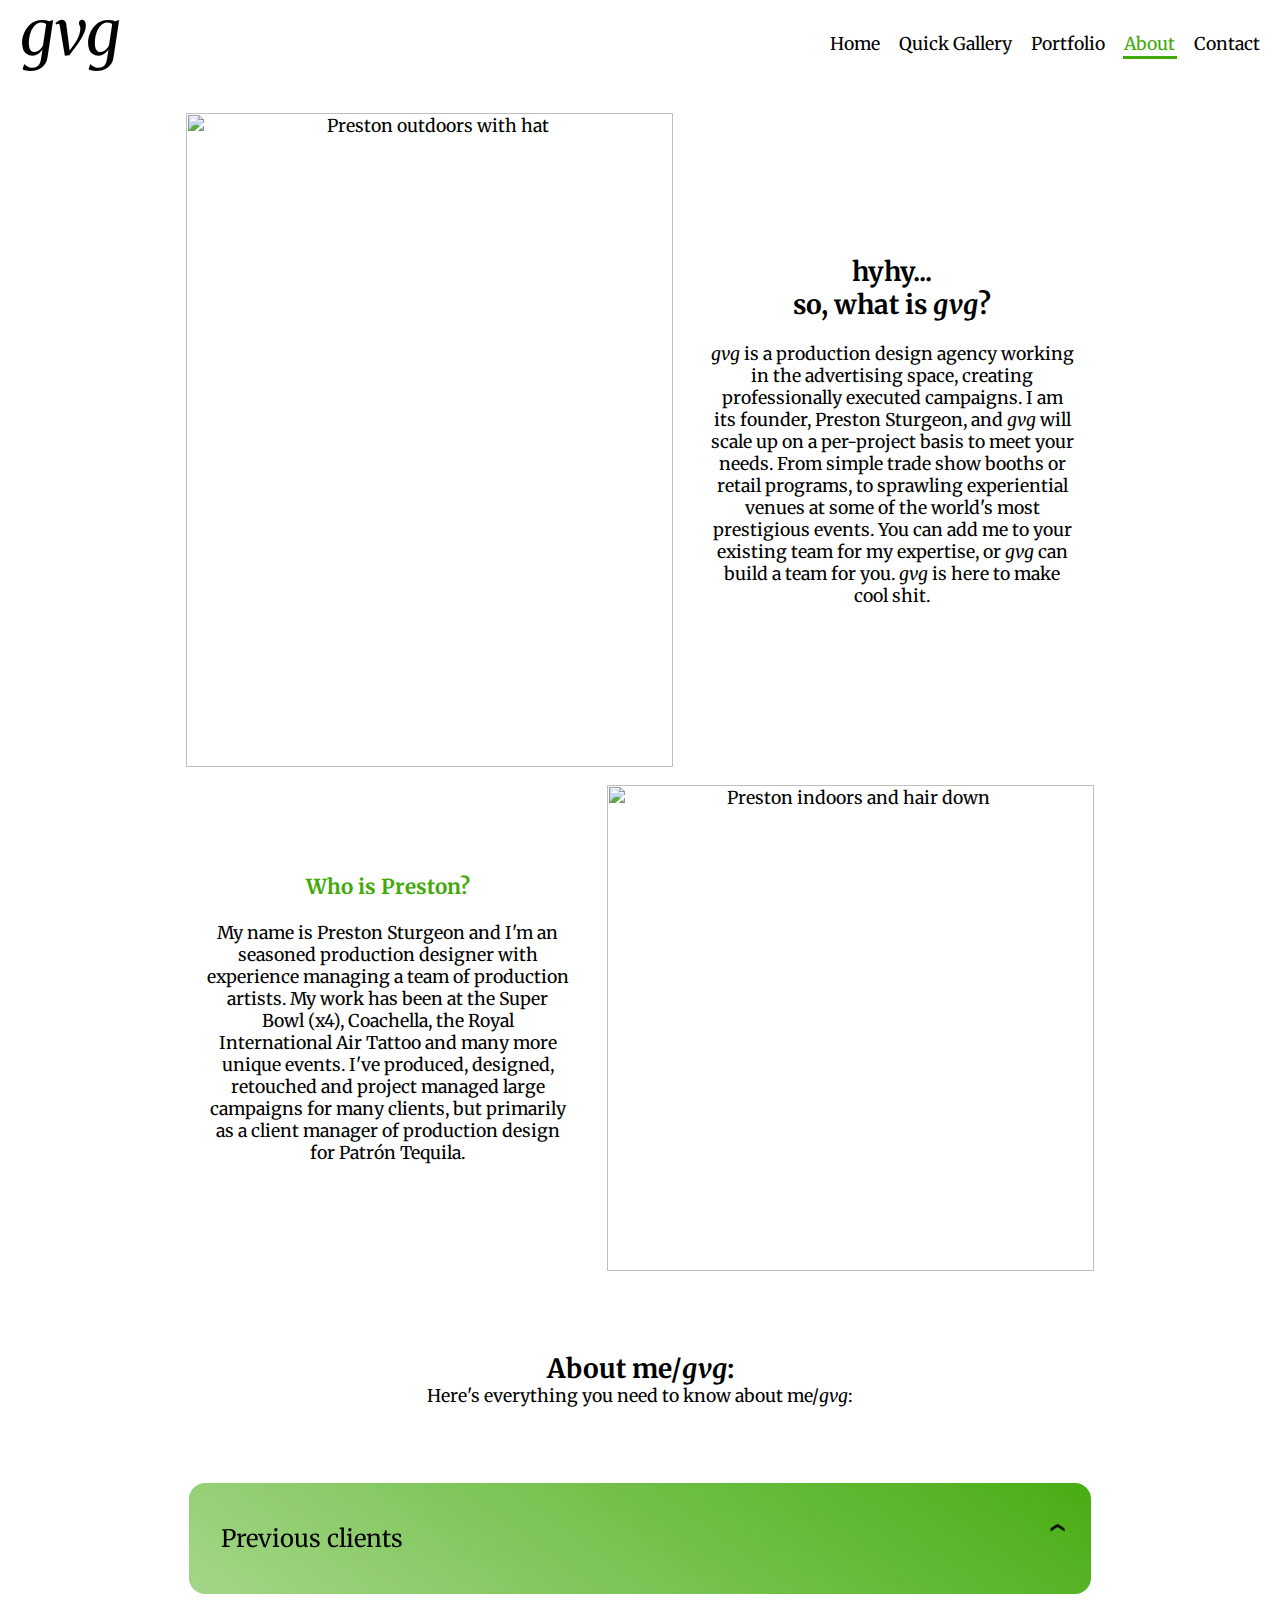
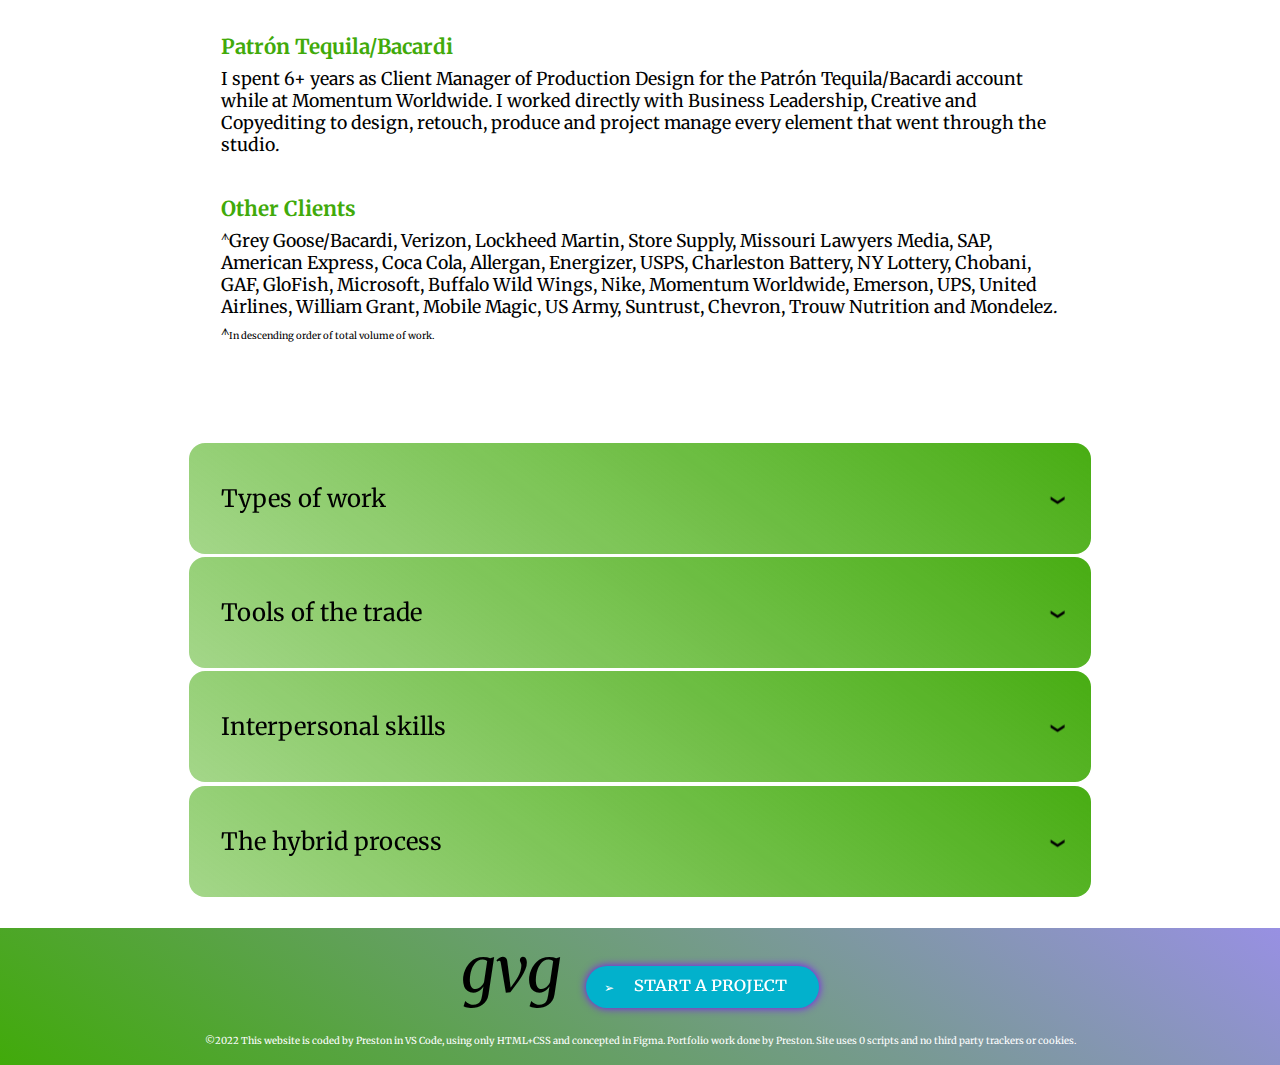
==== commit c8708f35: "Update about.html" ====
--- a/about.html
+++ b/about.html
@@ -13,22 +13,22 @@
 <body>
   <nav id="navbar">
     <div class="nav-logo-container">
-      <a href="index.html" class="nav-logo">gvg</a>
+      <a href="./index" class="nav-logo">gvg</a>
       <ul>
         <li>
-          <a href="index.html">Home</a>
-        </li>
-        <li>
-          <a href="gallery.html">Quick Gallery</a>
-        </li>
-        <li>
-          <a href="port.html">Portfolio</a>
-        </li>
-        <li>
-          <a href="about.html" aria-current="page">About</a>
-        </li>
-        <li>
-          <a href="contact.html">Contact</a>
+          <a href="./index">Home</a>
+        </li>
+        <li>
+          <a href="./gallery">Quick Gallery</a>
+        </li>
+        <li>
+          <a href="./port">Portfolio</a>
+        </li>
+        <li>
+          <a href="./about" aria-current="page">About</a>
+        </li>
+        <li>
+          <a href="./contact">Contact</a>
         </li>
       </ul>
     </div>
@@ -76,7 +76,7 @@
     <div class="gallery-container w-5 h-3">
       <div class="cenh486">
         <div class="subhead">
-          <h3 class="sec">Who is Preston?<br></h3>
+          <h3>Who is Preston?<br></h3>
             <br>
             My name is Preston Sturgeon and I'm an seasoned production designer with experience managing a team of production artists. My work has been at the Super Bowl (x4), Coachella, the Royal International Air Tattoo and many more unique events. I've produced, designed, retouched and project managed large campaigns for many clients, but primarily as a client manager of production design for Patrón Tequila.
         </div>
@@ -295,10 +295,10 @@
 
 <footer class="foot">
   <div class="pajamas">
-    <a href="index.html" class="nav-logo">gvg</a>
-    <a href="contact.html" class="classic-butt"><button>start a project</button></a>
+    <a href="./index" class="nav-logo">gvg</a>
+    <a href="./contact" class="classic-butt"><button>start a project</button></a>
   </div>
     <p class="p-foot">©2022 This website is coded by Preston in VS Code, using only HTML+CSS and concepted in Figma. Portfolio work done by Preston. Site uses 0 scripts and no third party trackers or cookies.</p>
 </footer>
 
-</html>+</html>
--- a/gvg.css
+++ b/gvg.css
@@ -2,11 +2,15 @@
   --color-shades-dark: rgb(0, 0, 0);
   --color-shades-light: rgb(255, 255, 255);
   --color-highlight: rgb(65, 170, 10);
-  --color-seconds: rgb(220, 100, 10);
-  --color-thirds: rgb(130, 10, 220);
+  --color-seconds: #02B1CC;
+  --color-thirds: #7C0AFF;
+  --color-orange: rgb(220, 100, 10);
+  --color-fpurple: rgb(130, 10, 220);
   --color-charleston: rgb(255, 205, 0);
   --color-lockheed: rgb(0, 47, 108);
   --color-patron: rgb(148, 187, 30);
+  --color-nike: rgb(0, 0, 0);
+  --color-amex: rgb(0, 114, 206);
 }
 
 * { 
@@ -29,11 +33,13 @@
 }
 
 h1{
+  font-size: 130px;
+  font-family: 'Yaldevi';
   color: var(--color-shades-dark);
 }
 
 h2{
-  color: var(--color-highlight);
+  color: var(--color-shades-dark);
 }
 
 h3{
@@ -94,6 +100,20 @@
   padding: 0 18px 18px;
 }
 
+.hero{
+  margin: -24px -18px 18px -18px;
+  position: relative;
+  background-image: linear-gradient(306deg, #7C0AFF 25%, #02B1CC 55%, #02B1CC 60%, #41AA0A 85%);
+  background-size: 400%;
+  background-position: left;
+  animation: bg-animation 35s infinite ease-in 3s alternate;
+}
+
+@keyframes bg-animation{
+  0% {background-position: left}
+  100% {background-position: right;}
+}
+
 .CharlestonBattery{
   color: var(--color-charleston);
 }
@@ -105,6 +125,16 @@
 .PatronTequila{
   color: var(--color-patron);
 }
+
+.Nike{
+  color: var(--color-nike);
+}
+
+.AMEX{
+  color: var(--color-amex);
+}
+
+
 
 /* ------------------------------------ *\
    buttons
@@ -119,7 +149,6 @@
   position: relative;
   right: 0px;
   transform: translate3d(0, 0, 0);
-  /* margin: -18px 18px 0; */
   padding-block: 0.7rem 0.8rem;
   padding-inline: 3rem 2rem;
   font: inherit;
@@ -150,13 +179,13 @@
 
 button:before {
   z-index: -1;
-  border: var(--border-width) solid rgba(rgb(130, 10, 220), var(--border-opacity));
-  background: rgb(220, 100, 10);
+  border: var(--border-width) solid rgba(#7C0AFF, var(--border-opacity));
+  background: #02B1CC;
 }
 
 button:after {
   z-index: -2;
-  background: rgb(130, 10, 220);
+  background: #7C0AFF;
   filter: blur(var(--elevate));
 }
 
@@ -200,8 +229,7 @@
   margin: 2rem -18px -18px;
   padding: 0 18px 0 18px;
   width: 100%;
-  background-color: rgb(65, 170, 10);
-  background-image: linear-gradient(216deg, rgb(220, 100, 10) -80%, transparent);
+  background-image: linear-gradient(216deg, #9890e3 0%, rgb(65, 170, 10) 100%);
   color: rgb(255, 255, 255);
 }
 
@@ -303,6 +331,15 @@
   grid-auto-rows: minmax(min-content, 7vh);
   grid-gap: 18px;
   grid-auto-flow: dense;
+}
+
+.gallery-subhead{
+  padding: 18px;
+  margin: 0 0 18px;
+}
+
+.gallery-article{
+  margin: 18px 0 18px 0;
 }
 
 .gallery-header{
@@ -832,16 +869,163 @@
 }
 
 
+
+/* ------------------------------------ *\
+   Landing Hero
+\* ------------------------------------ */
+
+
+
+.HeroStatement{
+  position: relative;
+  z-index: 1;
+}
+
+.HeroCopy{
+  gap: 0;
+  text-transform: uppercase;
+  text-align: left;
+  padding: 4rem 6rem 0;
+  overflow: hidden;
+  display: block;
+}
+
+.HeroCopy   span{
+  width: 100%;
+  float: left;
+  -webkit-clip-path: polygon(100% 0, 100% 100%, 0 100%, 0 80%);
+  clip-path: polygon(100% 0, 100% 100%, 0 100%, 0 80%);
+  transform: translateY(-50px);
+  opacity: 0;
+  animation-name: titleAnimation;
+  animation-timing-function: ease;
+  animation-duration: 3s;
+  animation-delay: 0.6s;
+  animation-fill-mode: forwards;
+}
+
+@keyframes titleAnimation {
+  0% {
+    transform: translateY(-50px);
+    opacity: 0;
+    -webkit-clip-path: polygon(100% 0, 100% 100%, 0 100%, 0 80%);
+    clip-path: polygon(100% 0, 100% 100%, 0 100%, 0 80%);
+  }
+  40% {
+    transform: translateY(0);
+    opacity: 1;
+    -webkit-clip-path: polygon(100% 0, 100% 100%, 0 100%, 0 15%);
+    clip-path: polygon(100% 0, 100% 100%, 0 100%, 0 15%);
+  }
+  100% {
+    transform: translateY(0);
+    opacity: 1;
+    -webkit-clip-path: polygon(100% 0, 100% 100%, 0 100%, 0 15%);
+    clip-path: polygon(100% 0, 100% 100%, 0 100%, 0 15%);
+  }
+}
+
+.HeroImpact{
+  gap: 0;
+  position: relative;
+  text-transform: uppercase;
+  text-align: left;
+  padding: 10px 6rem 0;
+  line-height: 140px;
+  height: 140px;
+  overflow: hidden;
+  display: block;
+}
+
+.HeroImpact span{
+  width: 100%;
+  float: left;
+  -webkit-clip-path: polygon(100% 0, 100% 100%, 0 100%, 0 80%);
+  clip-path: polygon(100% 0, 100% 100%, 0 100%, 0 80%);
+  transform: translateY(-50px);
+  opacity: 0;
+  animation-name: titleAnimationImpact;
+  animation-iteration-count: infinite;
+  animation-timing-function: ease;
+  animation-duration: 5s;
+  animation-delay: 0.6s;
+  animation-fill-mode: forwards;
+}
+
+.HeroImpact li{
+  list-style: none;
+  position: relative;
+  top: 0;
+  animation: HeroNext 35s steps(7) 0s infinite normal forwards running;
+}
+
+@keyframes HeroNext {
+  100%{
+    top: -980px;
+  }
+}
+
+
+@keyframes titleAnimationImpact {
+  0% {
+    transform: translateY(-30px);
+    opacity: 0;
+    -webkit-clip-path: polygon(100% 0, 100% 100%, 0 100%, 0 80%);
+    clip-path: polygon(100% 0, 100% 100%, 0 100%, 0 80%);
+  }
+  24% {
+    transform: translateY(0px);
+    opacity: 1;
+    -webkit-clip-path: polygon(100% 0, 100% 100%, 0 100%, 0 10%);
+    clip-path: polygon(100% 0, 100% 100%, 0 100%, 0 10%);
+  }
+  70% {
+    transform: translateY(0px);
+    opacity: 1;
+    -webkit-clip-path: polygon(100% 0, 100% 100%, 0 100%, 0 10%);
+    clip-path: polygon(100% 0, 100% 100%, 0 100%, 0 10%);
+  }
+  90% {
+    transform: translateY(0px);
+    opacity: 0;
+    -webkit-clip-path: polygon(100% 0, 100% -0%, 0 100%, 0 100%);
+    clip-path: polygon(100% 0, 100% -0%, 0 100%, 0 100%);
+  }
+  100% {
+    transform: translateY(0px);
+    opacity: 0;
+  -webkit-clip-path: polygon(100% 0, 100% -0%, 0 100%, 0 100%);
+  clip-path: polygon(100% 0, 100% -0%, 0 100%, 0 100%);
+  }  
+}
+
+.herogif{
+  position: absolute;
+  z-index: 0;
+  top: 370px;
+  right: 200px;
+  scale: 60%;
+}
+
+/* ------------------------------------ *\
+   Media Screen
+\* ------------------------------------ */
+
+
+
 @media screen and (max-width:1000px){
   body {
     margin:0px 18px 204px 18px;
   }
+  h1{
+    font-size: 70px;
+  }
   button{
     margin: 18px 0 0 0;
   }
   .container{
-      grid-template-columns: repeat(1,1fr);
-      grid-auto-rows: min-content;
+    grid-template-columns: repeat(1,1fr);
+    grid-auto-rows: min-content;
   }
   .flutainer{
     grid-template-columns: repeat(1,1fr);
@@ -858,7 +1042,7 @@
     height: auto;
   }
   .w-1,.w-2,.w-3,.w-4,.w-5,.w-6,.w-7,.w-8,.w-9,.w-10,.w-11,.w-12,.w-13,.w-14,.w-15,.w-16,.w-17,.w-18,.w-19{
-      grid-column:span 1;
+    grid-column:span 1;
   }
   .h-1,.h-2,.h-3,.h-4,.h-5,.h-6,.h-7,.h-8,.h-9,.h-10,.h-11,.h-12,.h-13,.h-14,.h-15,.h-16,.h-17,.h-18,.h-19{
     grid-row:span 1;
@@ -888,8 +1072,79 @@
     margin: 0 0 0 -18px;
     padding: 0px 4px 18px 4px;
   }
-}
-
+  .herogif{
+    position: absolute;
+    z-index: 0;
+    top: 20px;
+    right: 10px;
+    scale: 40%;
+  }
+  .HeroImpact{
+    line-height: 90px;
+    height: 80px;
+    padding: 0rem 6rem 0rem;
+    margin: 0rem 0 6rem;
+  }
+  @keyframes HeroNext {
+    100%{
+      top: -630px;
+    }
+  }
+}
+
+@media screen and (max-width:600px){
+  h1{
+    font-size: 50px;
+  }
+  .herogif{
+    position: absolute;
+    z-index: 0;
+    top: -50px;
+    right: -140px;
+    scale: 30%;
+  }
+  .HeroCopy{
+    padding: 4rem 4rem 0;
+  }
+  .HeroImpact{
+    line-height: 70px;
+    height: 60px;
+    padding: 0rem 4rem 0rem;
+    margin: 0rem 0 4rem;
+  }
+  @keyframes HeroNext {
+    100%{
+      top: -490px;
+    }
+  }
+}
+
+@media screen and (min-width:2000px){
+  h1{
+    font-size: 200px;
+  }
+  .herogif{
+    position: absolute;
+    z-index: 0;
+    top: 330px;
+    right: 200px;
+    scale: 80%;
+  }
+  .HeroCopy{
+    padding: 3rem 6rem 0;
+  }
+  .HeroImpact{
+    line-height: 220px;
+    height: 210px;
+    padding: 0rem 6rem 0rem;
+    margin: 0rem 0 6rem;
+  }
+  @keyframes HeroNext {
+    100%{
+      top: -1540px;
+    }
+  }
+}
 
 @keyframes move-down{
 
@@ -902,4 +1157,4 @@
   100%{
       top:4em;
   }
-}+}
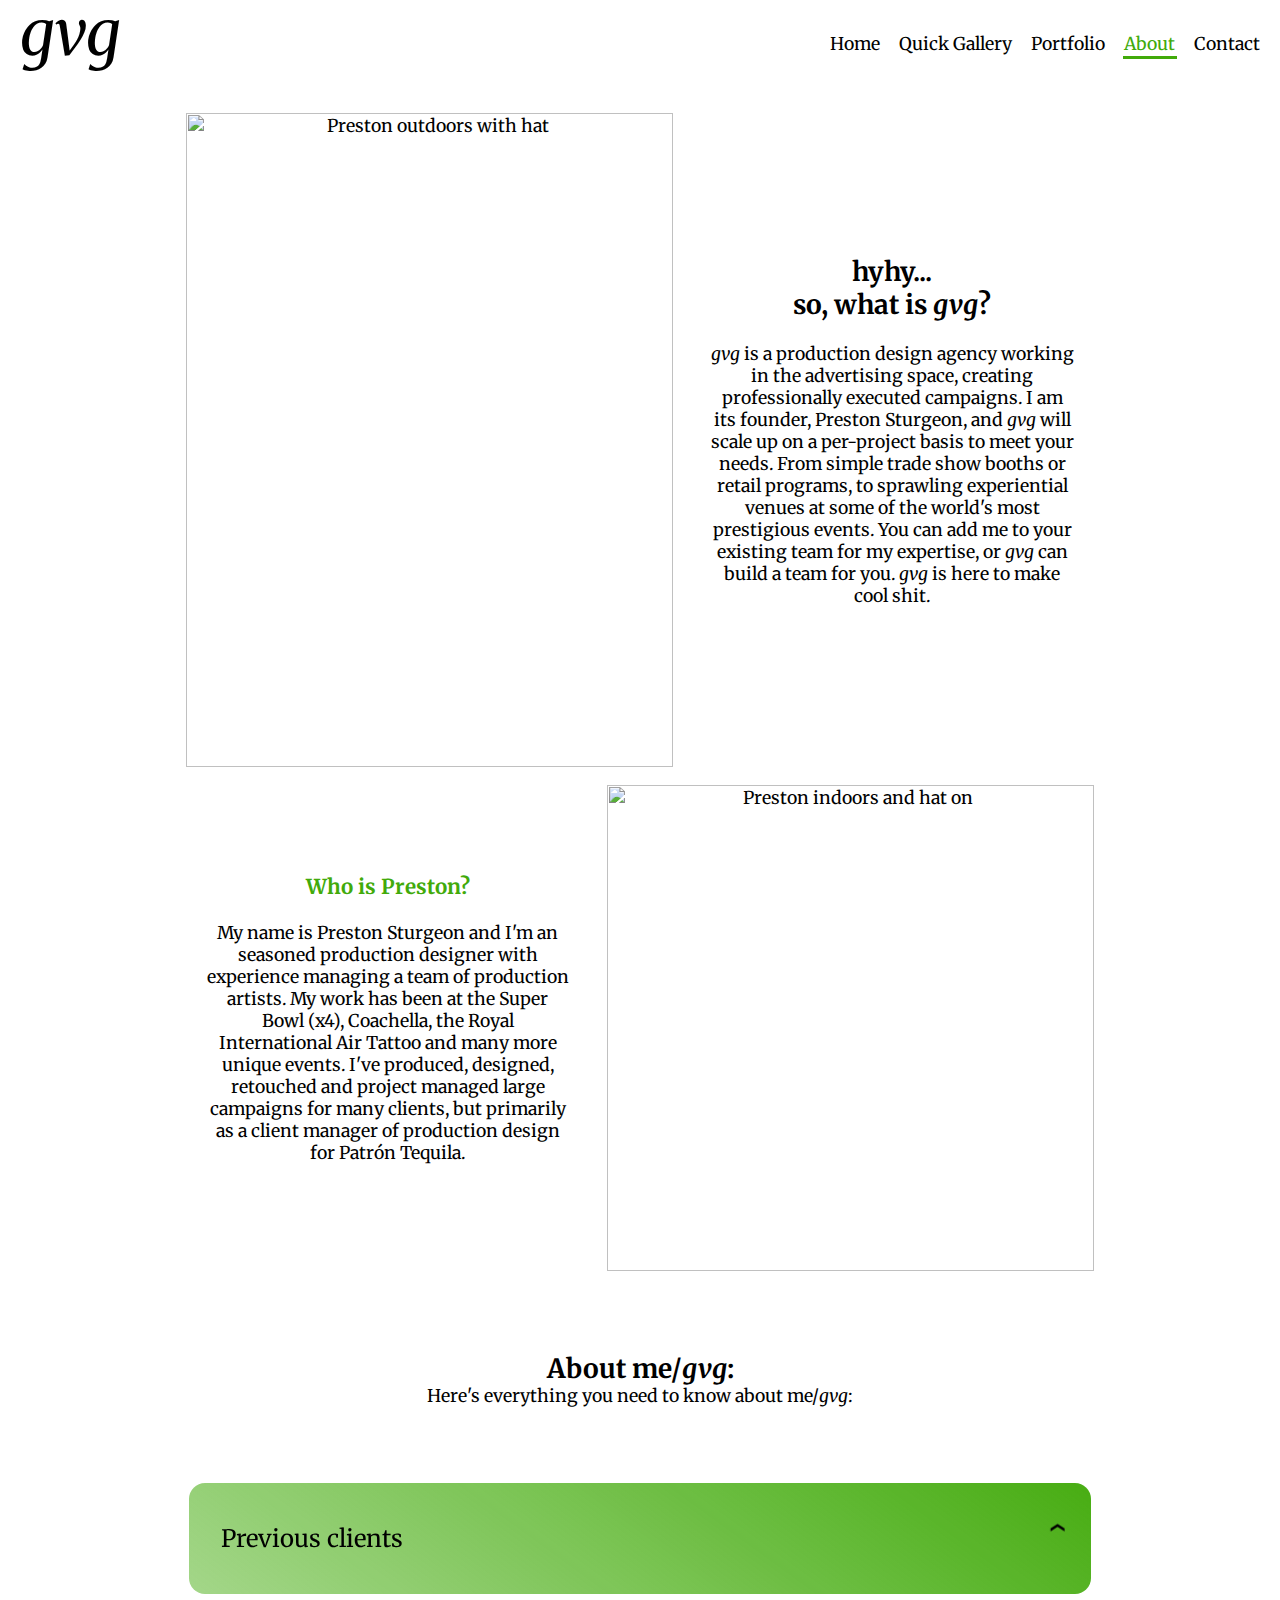
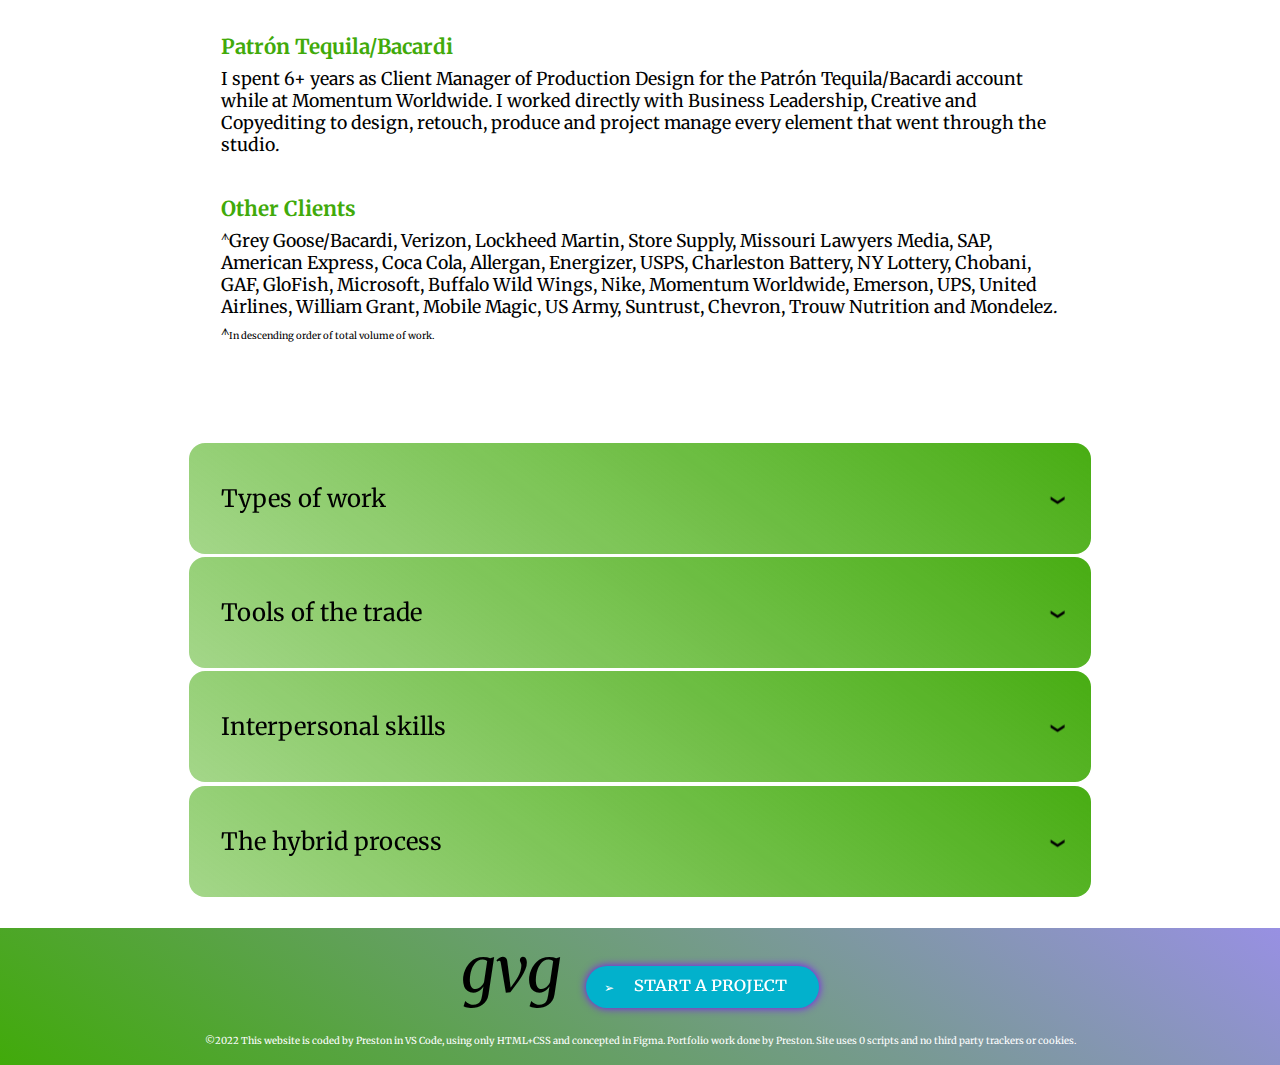
==== commit a0f3b0f5: "Update about.html" ====
--- a/about.html
+++ b/about.html
@@ -86,7 +86,7 @@
     <div class="gallery-container w-6 h-3">
       <div class="gallery-item">
         <div class="image">
-          <img src="https://live.staticflickr.com/65535/52485024946_7797de0bd8_o.jpg" alt="Preston indoors and hair down">
+          <img src="https://live.staticflickr.com/65535/52651740681_89ad6b99cb_h.jpg" alt="Preston indoors and hat on">
         </div>
       </div>
     </div>
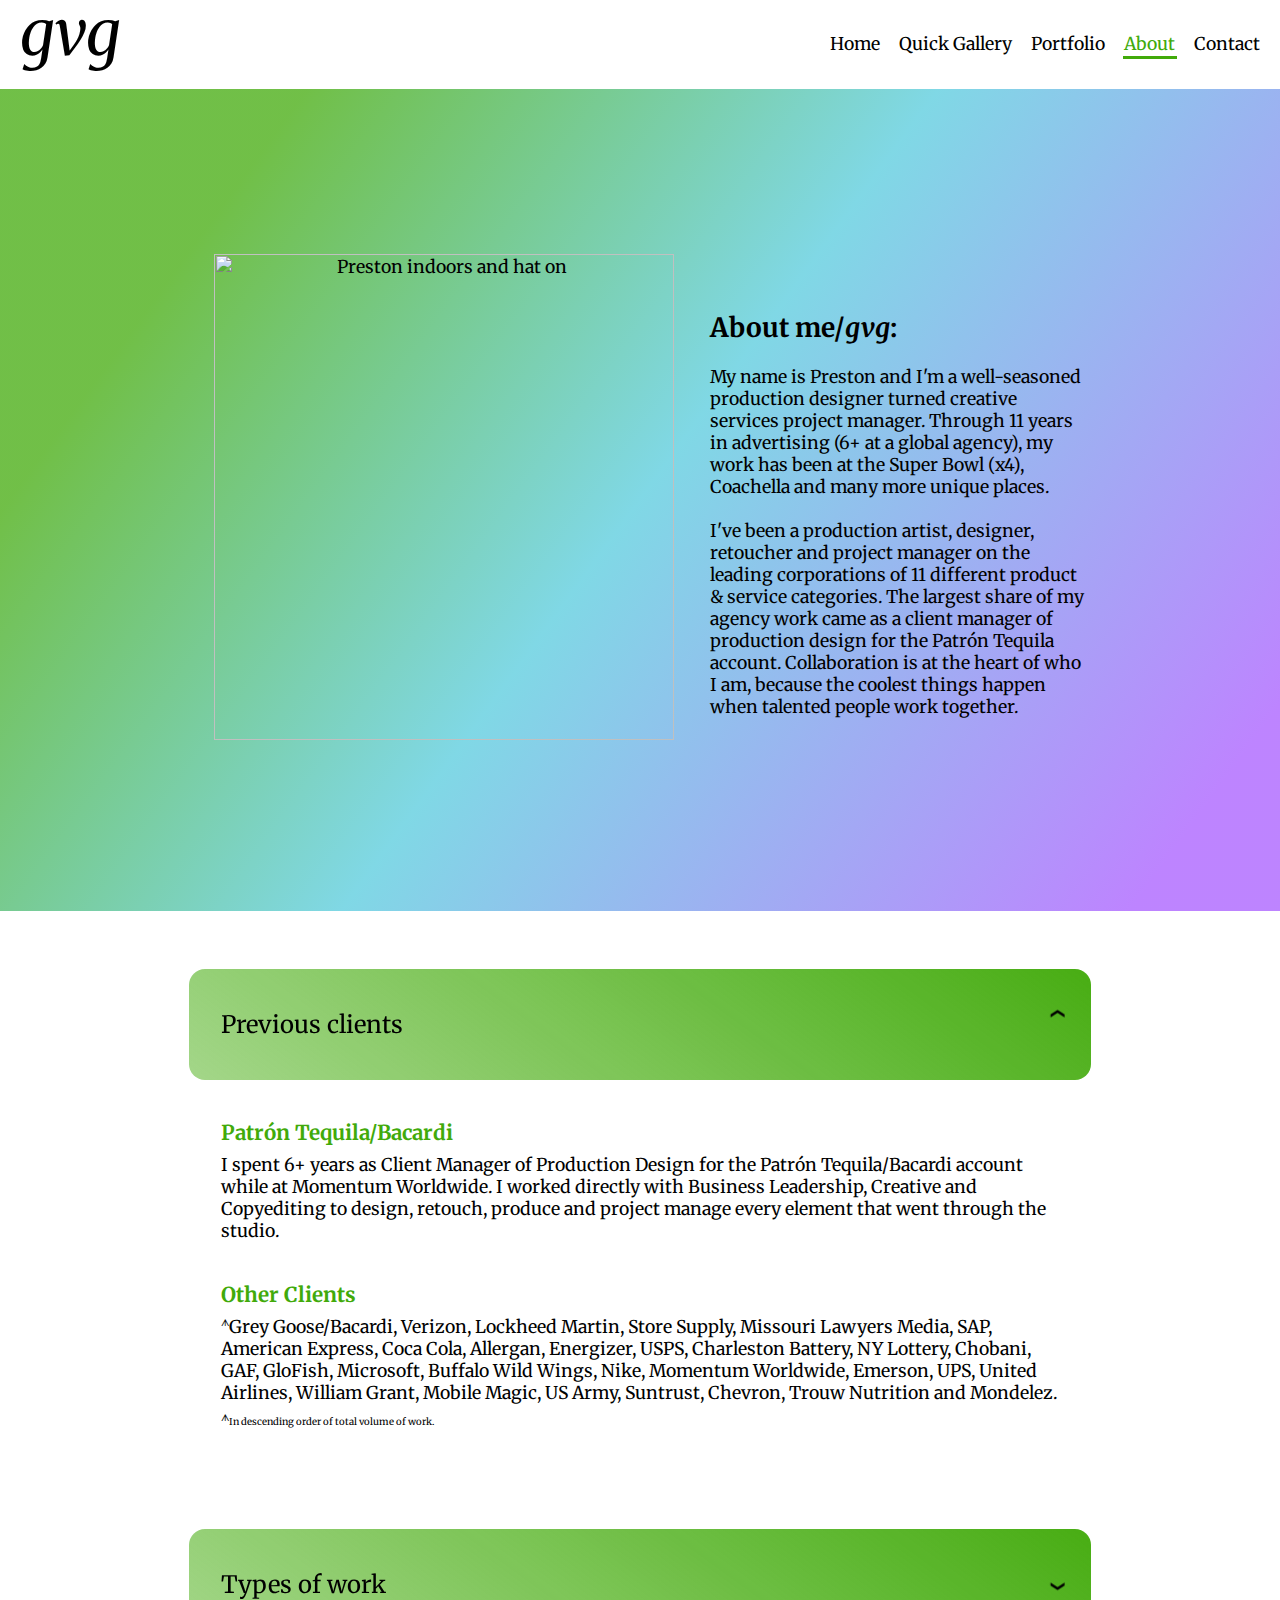
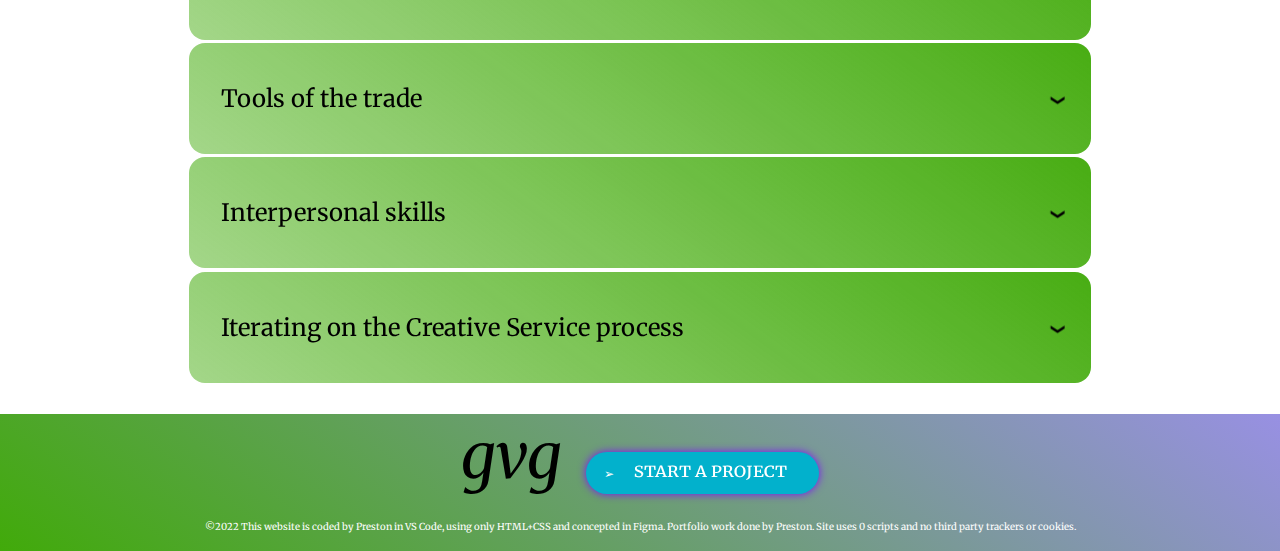
==== commit bc48e748: "Update about.html" ====
--- a/about.html
+++ b/about.html
@@ -34,86 +34,47 @@
     </div>
   </nav>
 
-  <div class="container">
-
-    <div class="gallery-container w-2 h-4">
-      <div class="gallery-item">
-        
-      </div>
-    </div>
-
-    <div class="gallery-container w-6 h-4">
-      <div class="gallery-item-lt">
-        <div class="image">
-          <img src="https://live.staticflickr.com/65535/52484530622_3cc2f2622f_o.jpg" alt="Preston outdoors with hat">
+  <div class="HeroAlt">
+    <div class="container">
+      <div class="gallery-container w-15 h-5">
+        <div class="HeroStatement">
+          <h1 class="HeroCopySub"><span>Realizing your ideas</span></h1>
         </div>
-      </div>
-    </div>
-
-    <div class="gallery-container w-5 h-4">
-      <div class="cenh654">
-          <div class="subhead">
-            <h2>hyhy...<br> 
-              so, what is <i>gvg</i>?</h2>
-              <br>
-            <i>gvg</i> is a production design agency working in the advertising space, creating professionally executed campaigns. I am its founder, Preston Sturgeon, and <i>gvg</i> will scale up on a per-project basis to meet your needs. From simple trade show booths or retail programs, to sprawling experiential venues at some of the world's most prestigious events. You can add me to your existing team for my expertise, or <i>gvg</i> can build a team for you. <i>gvg</i> is here to make cool shit.
+
+        <div class="container">
+
+          <div class="gallery-container w-8 h-3">
+            <div class="gallery-item-about">
+              <div class="image">
+                <img src="https://live.staticflickr.com/65535/52651740681_89ad6b99cb_h.jpg" alt="Preston indoors and hat on">
+              </div>
+            </div>
           </div>
-      </div>
-    </div>
-
-    <div class="gallery-container w-2 h-4">
-      <div class="gallery-item">
-        
-      </div>
-    </div>
-
-    <div class="gallery-container w-2 h-3">
-      <div class="gallery-item">
-        
-      </div>
-    </div>
-
-    <div class="gallery-container w-5 h-3">
-      <div class="cenh486">
-        <div class="subhead">
-          <h3>Who is Preston?<br></h3>
-            <br>
-            My name is Preston Sturgeon and I'm an seasoned production designer with experience managing a team of production artists. My work has been at the Super Bowl (x4), Coachella, the Royal International Air Tattoo and many more unique events. I've produced, designed, retouched and project managed large campaigns for many clients, but primarily as a client manager of production design for Patrón Tequila.
+
+          <div class="gallery-container w-5 h-3">
+            <div class="cenh486">
+              <div class="about">
+                <div>
+                  <h2>About me/<i>gvg</i>:</h2>
+                </div>
+                  <br>My name is Preston and I'm a well-seasoned production designer turned creative services project manager. Through 11 years in advertising (6+ at a global agency), my work has been at the Super Bowl (x4), Coachella and many more unique places.<br>
+                  <br>I've been a production artist, designer, retoucher and project manager on the leading corporations of 11 different product & service categories. The largest share of my agency work came as a client manager of production design for the Patrón Tequila account. Collaboration is at the heart of who I am, because the coolest things happen when talented people work together.
+              </div>
+            </div>
+          </div>
+
+          <div class="gallery-container w-2 h-3">
+            <div class="gallery-item">
+
+            </div>
+          </div>
+
         </div>
       </div>
     </div>
-
-    <div class="gallery-container w-6 h-3">
-      <div class="gallery-item">
-        <div class="image">
-          <img src="https://live.staticflickr.com/65535/52651740681_89ad6b99cb_h.jpg" alt="Preston indoors and hat on">
-        </div>
-      </div>
-    </div>
-
-    <div class="gallery-container w-2 h-3">
-      <div class="gallery-item">
-
-      </div>
-    </div>
-
   </div>
 
   <div class="flutainer">
-
-    <div class="gallery-container w-15 h-1">
-      <div class="gallery-item">
-        
-      </div>
-    </div>
-
-    <div class="gallery-container w-15 h-1">
-      <div>
-        <h2>About me/<i>gvg</i>:</h2>
-        <div class="subhead">Here's everything you need to know about me/<i>gvg</i>:
-        </div>
-      </div>
-    </div>
 
     <div class="gallery-container w-2 h-4">
       <div class="gallery-item">
@@ -248,14 +209,14 @@
 
             <details class="c-accordion__item">
               <summary class="c-accordion__trigger">
-                <summary class="c-accordion__brief">The hybrid process</summary> <span class="c-accordion__trigger__icon" aria-hidden="true"></span>
-              </summary>
-                <div class="c-accordion__content">
-                  <div class="c-list">
-                    <div class="c-list__item">
-                      <h3 class="c-text" aria-label="My process">What makes for an efficient process?</h3>
+                <summary class="c-accordion__brief">Iterating on the Creative Service process</summary> <span class="c-accordion__trigger__icon" aria-hidden="true"></span>
+              </summary>
+                <div class="c-accordion__content">
+                  <div class="c-list">
+                    <div class="c-list__item">
+                      <h3 class="c-text" aria-label="My process">What is Creative Services?</h3>
                       <p class="c-text" style="hyphens: none; -webkit-hyphens: none;">
-                        Every client wants a unique process to them, but setting one up for efficient multi-tasking is imperative for a team's collaboration. Patrón's seasonal programs are massive and required integrating the production, design, retouching and copyediting components of a typical operation. I crafted this process, built for addressing these challenges of integrated production and design, to better collaborate across an entire team.
+                        A Creative Services department is a collection of specialists across a vast array of creative and support disciplines. While managing the Patrón Tequila account inside the Creative Services department of Momentum Worldwide, I erased the hard line between Creative and Creative Services to develop a more unified and iterative process. This process is built for addressing the challenges of integrated production and design, to better collaborate across the entire stack.
                       </p>
                     </div>
                     <div class="c-list__item">
--- a/gvg.css
+++ b/gvg.css
@@ -34,7 +34,7 @@
 
 h1{
   font-size: 130px;
-  font-family: 'Yaldevi';
+  font-family: 'Yaldevi', sans-serif;
   color: var(--color-shades-dark);
 }
 
@@ -44,6 +44,10 @@
 
 h3{
   color: var(--color-highlight);
+}
+
+.gvg{
+  font-family: 'Merriweather', serif;
 }
 
 .sec{
@@ -100,7 +104,7 @@
   padding: 0 18px 18px;
 }
 
-.hero{
+.Hero{
   margin: -24px -18px 18px -18px;
   position: relative;
   background-image: linear-gradient(306deg, #7C0AFF 25%, #02B1CC 55%, #02B1CC 60%, #41AA0A 85%);
@@ -109,9 +113,31 @@
   animation: bg-animation 35s infinite ease-in 3s alternate;
 }
 
+.HeroAlt{
+  margin: -24px -18px 18px -18px;
+  position: relative;
+  background-image: linear-gradient(306deg, rgb(124, 10, 255,0.5) 25%, rgb(2, 177, 204,0.5) 50%, rgb(65, 170, 10,0.75) 70%);
+  background-size: 200%;
+  background-position: center;
+  animation: bg-animation-alt 35s infinite ease-in 3s alternate;
+}
+
 @keyframes bg-animation{
   0% {background-position: left}
   100% {background-position: right;}
+}
+
+@keyframes bg-animation-alt{
+  0% {background-position: center}
+  25% {background-position: left;}
+  50% {background-position: center;}
+  75% {background-position: right;}
+  100% {background-position: center;}
+}
+
+.about{
+  padding: 36px 18px 18px;
+  text-align: left;
 }
 
 .CharlestonBattery{
@@ -397,6 +423,18 @@
   overflow:hidden;
 }
 
+.gallery-item-about{
+  width:100%;
+  height:100%;
+  position:relative;
+}
+
+.gallery-item-about .image{
+  position: relative;
+  float: right;
+  overflow: hidden;
+} 
+
 .gallery-item .image img{
   width:100%;
   height:100%;
@@ -404,6 +442,14 @@
   object-position:50% 50%;
   cursor:pointer;
   transition:.5s ease-in-out;
+}
+
+.gallery-item-about .image img{
+  width: 460px;
+  height: 486px;
+  object-fit: scale-down;
+  object-position:50% 50%;
+  cursor: none;
 }
 
 .gallery-item-lt .image img{
@@ -503,6 +549,7 @@
   display: flex;
   align-items: center;
   justify-content: center;
+  padding: 18px 0 0;
 }
 
 .ytframe{
@@ -738,17 +785,6 @@
   display: block;
 }
 
-/* Grid layout option for c-lists, enable if desired */
-
-/* .c-list-horizontal{
-  margin:0;
-  padding:0;
-  display:grid;
-  grid-template-columns: repeat(2, 1fr);
-  grid-gap:18px;
-  list-style:none
-} */
-
 .c-list__item{
   margin: 0 0 2.5rem;
   padding: 0;
@@ -765,6 +801,7 @@
 .c-ul{
   display: flex;
   flex-wrap: wrap;
+  justify-content: space-between;
   gap: 1.5rem 6rem;
   margin: 1rem 0 0 1.75rem;
   padding-right: 0;
@@ -904,6 +941,30 @@
   animation-fill-mode: forwards;
 }
 
+.HeroCopySub{
+  gap: 0;
+  text-transform: none;
+  text-align: left;
+  padding: 4rem 6rem 2rem;
+  font-size: 60px;
+  overflow: hidden;
+  display: block;
+}
+
+.HeroCopySub   span{
+  width: 100%;
+  float: left;
+  -webkit-clip-path: polygon(100% 0, 100% 100%, 0 100%, 0 80%);
+  clip-path: polygon(100% 0, 100% 100%, 0 100%, 0 80%);
+  transform: translateY(-50px);
+  opacity: 0;
+  animation-name: titleAnimation;
+  animation-timing-function: ease;
+  animation-duration: 3s;
+  animation-delay: 0.6s;
+  animation-fill-mode: forwards;
+}
+
 @keyframes titleAnimation {
   0% {
     transform: translateY(-50px);
@@ -914,14 +975,14 @@
   40% {
     transform: translateY(0);
     opacity: 1;
-    -webkit-clip-path: polygon(100% 0, 100% 100%, 0 100%, 0 15%);
-    clip-path: polygon(100% 0, 100% 100%, 0 100%, 0 15%);
+    -webkit-clip-path: polygon(100% 0, 100% 100%, 0 100%, 0 0%);
+    clip-path: polygon(100% 0, 100% 100%, 0 100%, 0 0%);
   }
   100% {
     transform: translateY(0);
     opacity: 1;
-    -webkit-clip-path: polygon(100% 0, 100% 100%, 0 100%, 0 15%);
-    clip-path: polygon(100% 0, 100% 100%, 0 100%, 0 15%);
+    -webkit-clip-path: polygon(100% 0, 100% 100%, 0 100%, 0 0%);
+    clip-path: polygon(100% 0, 100% 100%, 0 100%, 0 0%);
   }
 }
 
@@ -1041,6 +1102,10 @@
   .cenh486{
     height: auto;
   }
+  .about{
+    padding: 1rem 6rem;
+    text-align: center;
+  }
   .w-1,.w-2,.w-3,.w-4,.w-5,.w-6,.w-7,.w-8,.w-9,.w-10,.w-11,.w-12,.w-13,.w-14,.w-15,.w-16,.w-17,.w-18,.w-19{
     grid-column:span 1;
   }
@@ -1079,6 +1144,13 @@
     right: 10px;
     scale: 40%;
   }
+  .HeroCopySub{
+    gap: 0;
+    text-transform: none;
+    text-align: center;
+    padding: 2rem 6rem 0.5rem;
+    font-size: 40px;
+  }
   .HeroImpact{
     line-height: 90px;
     height: 80px;
@@ -1090,6 +1162,12 @@
       top: -630px;
     }
   }
+  .gallery-item-about{
+    float: none;
+    display: flex;
+    justify-content: center;
+    padding: 18px 0 0;
+  } 
 }
 
 @media screen and (max-width:600px){
@@ -1117,6 +1195,20 @@
       top: -490px;
     }
   }
+  .gallery-item-about .image img{
+    width: 375px;
+    height: 395px;
+  } 
+}
+
+@media screen and (min-width:1700px){
+  .HeroCopySub{
+    gap: 0;
+    text-transform: none;
+    text-align: center;
+    padding: 4rem 6rem 4rem;
+    font-size: 70px;
+  }
 }
 
 @media screen and (min-width:2000px){
@@ -1133,6 +1225,13 @@
   .HeroCopy{
     padding: 3rem 6rem 0;
   }
+  .HeroCopySub{
+    gap: 0;
+    text-transform: none;
+    text-align: center;
+    padding: 4rem 6rem 4rem;
+    font-size: 80px;
+  }
   .HeroImpact{
     line-height: 220px;
     height: 210px;
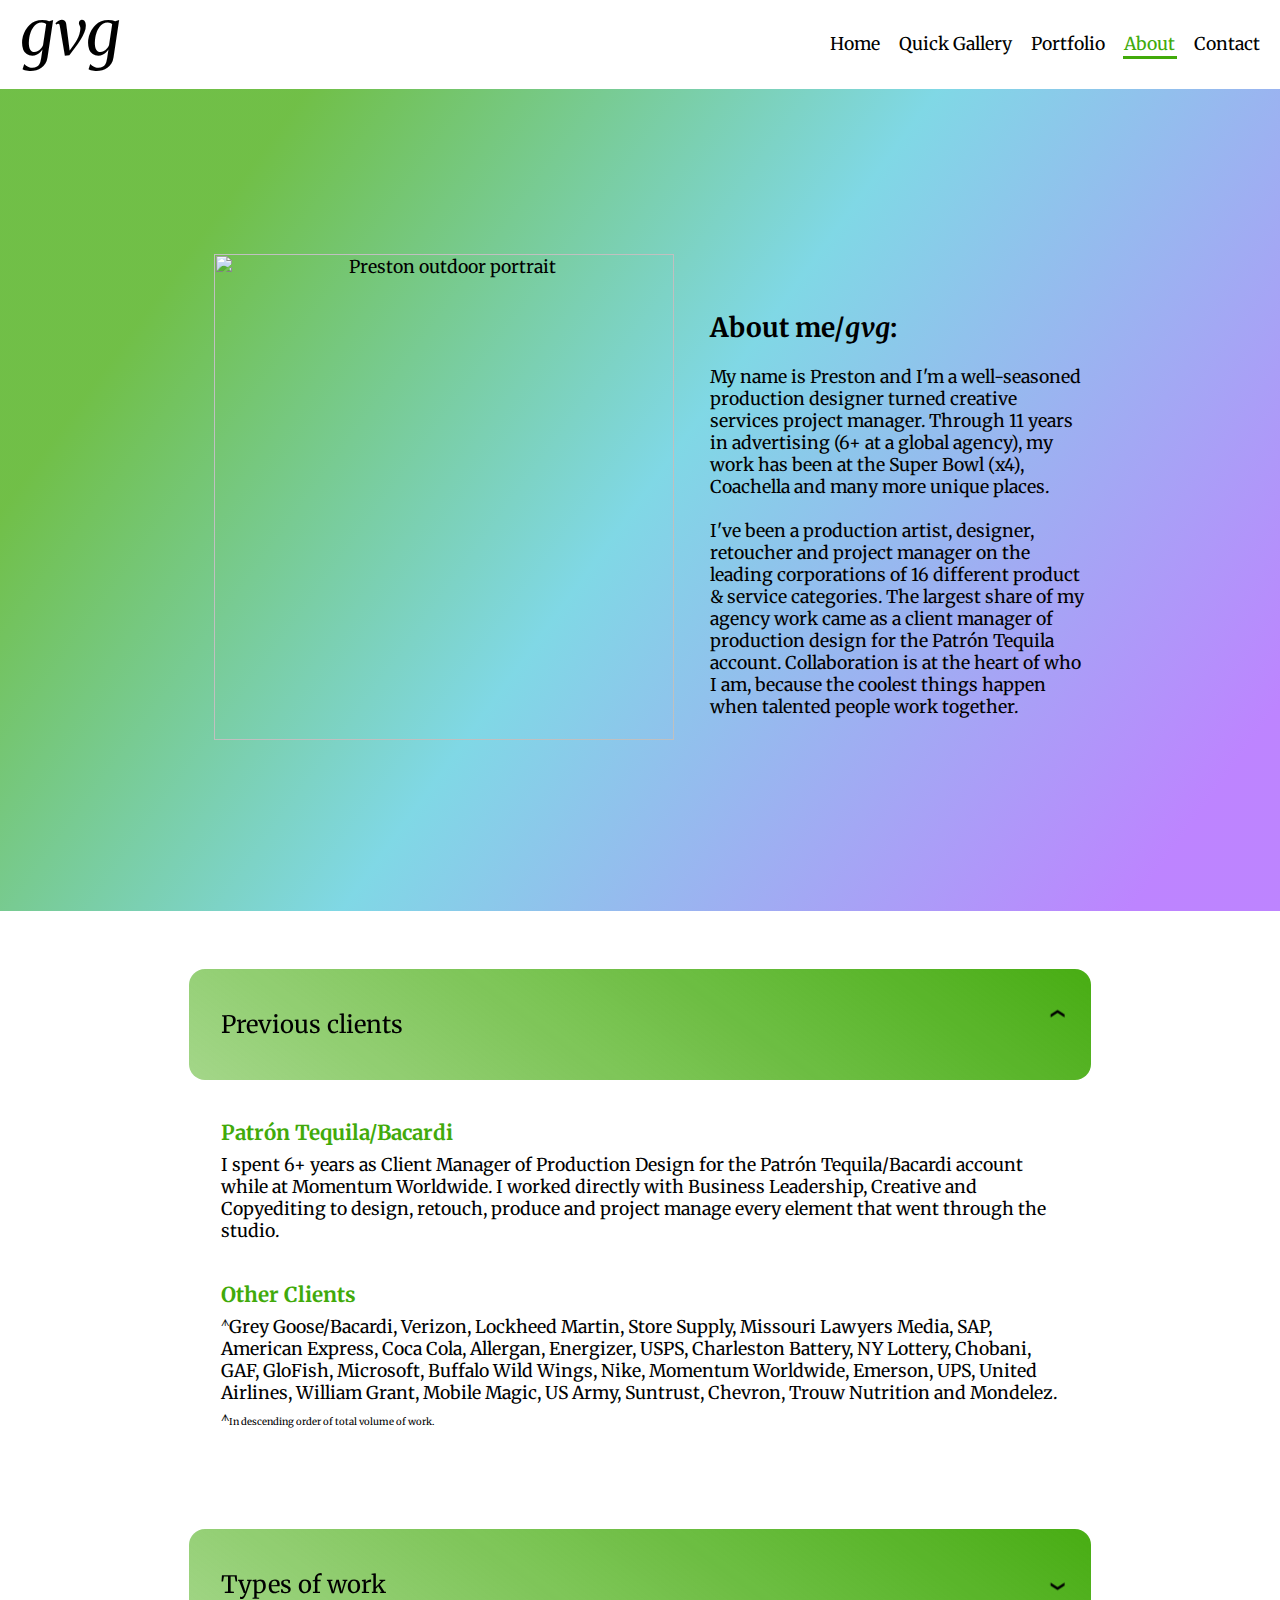
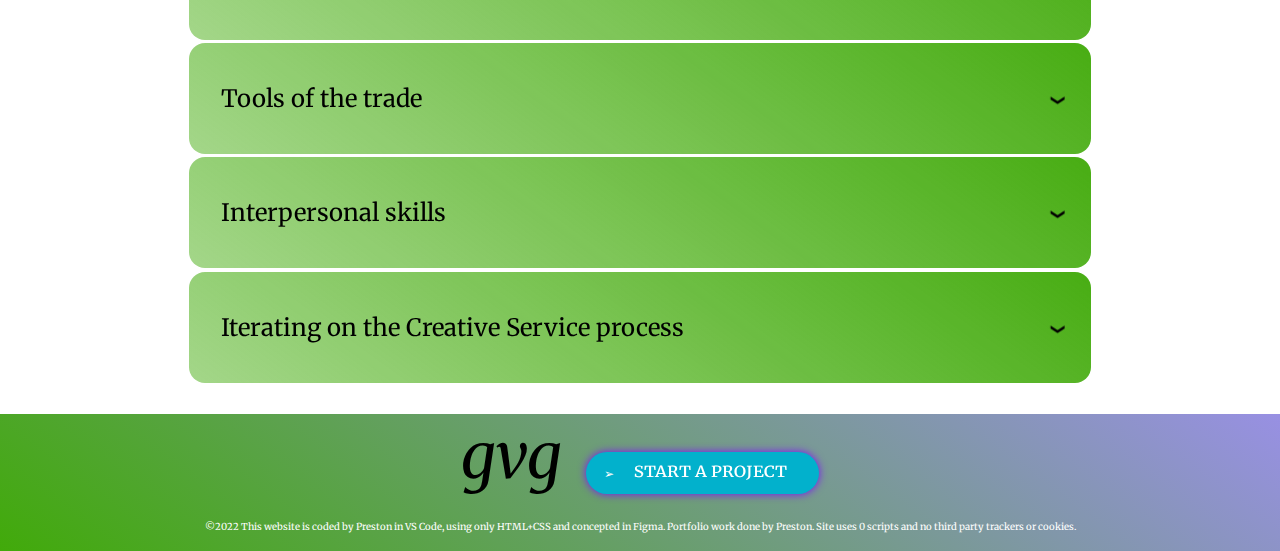
==== commit c3ec2606: "Update about.html" ====
--- a/about.html
+++ b/about.html
@@ -46,7 +46,7 @@
           <div class="gallery-container w-8 h-3">
             <div class="gallery-item-about">
               <div class="image">
-                <img src="https://live.staticflickr.com/65535/52651740681_89ad6b99cb_h.jpg" alt="Preston indoors and hat on">
+                <img src="https://live.staticflickr.com/65535/52716152854_ce1ed9fd79_b.jpg" alt="Preston outdoor portrait">
               </div>
             </div>
           </div>
@@ -58,7 +58,7 @@
                   <h2>About me/<i>gvg</i>:</h2>
                 </div>
                   <br>My name is Preston and I'm a well-seasoned production designer turned creative services project manager. Through 11 years in advertising (6+ at a global agency), my work has been at the Super Bowl (x4), Coachella and many more unique places.<br>
-                  <br>I've been a production artist, designer, retoucher and project manager on the leading corporations of 11 different product & service categories. The largest share of my agency work came as a client manager of production design for the Patrón Tequila account. Collaboration is at the heart of who I am, because the coolest things happen when talented people work together.
+                  <br>I've been a production artist, designer, retoucher and project manager on the leading corporations of 16 different product & service categories. The largest share of my agency work came as a client manager of production design for the Patrón Tequila account. Collaboration is at the heart of who I am, because the coolest things happen when talented people work together.
               </div>
             </div>
           </div>
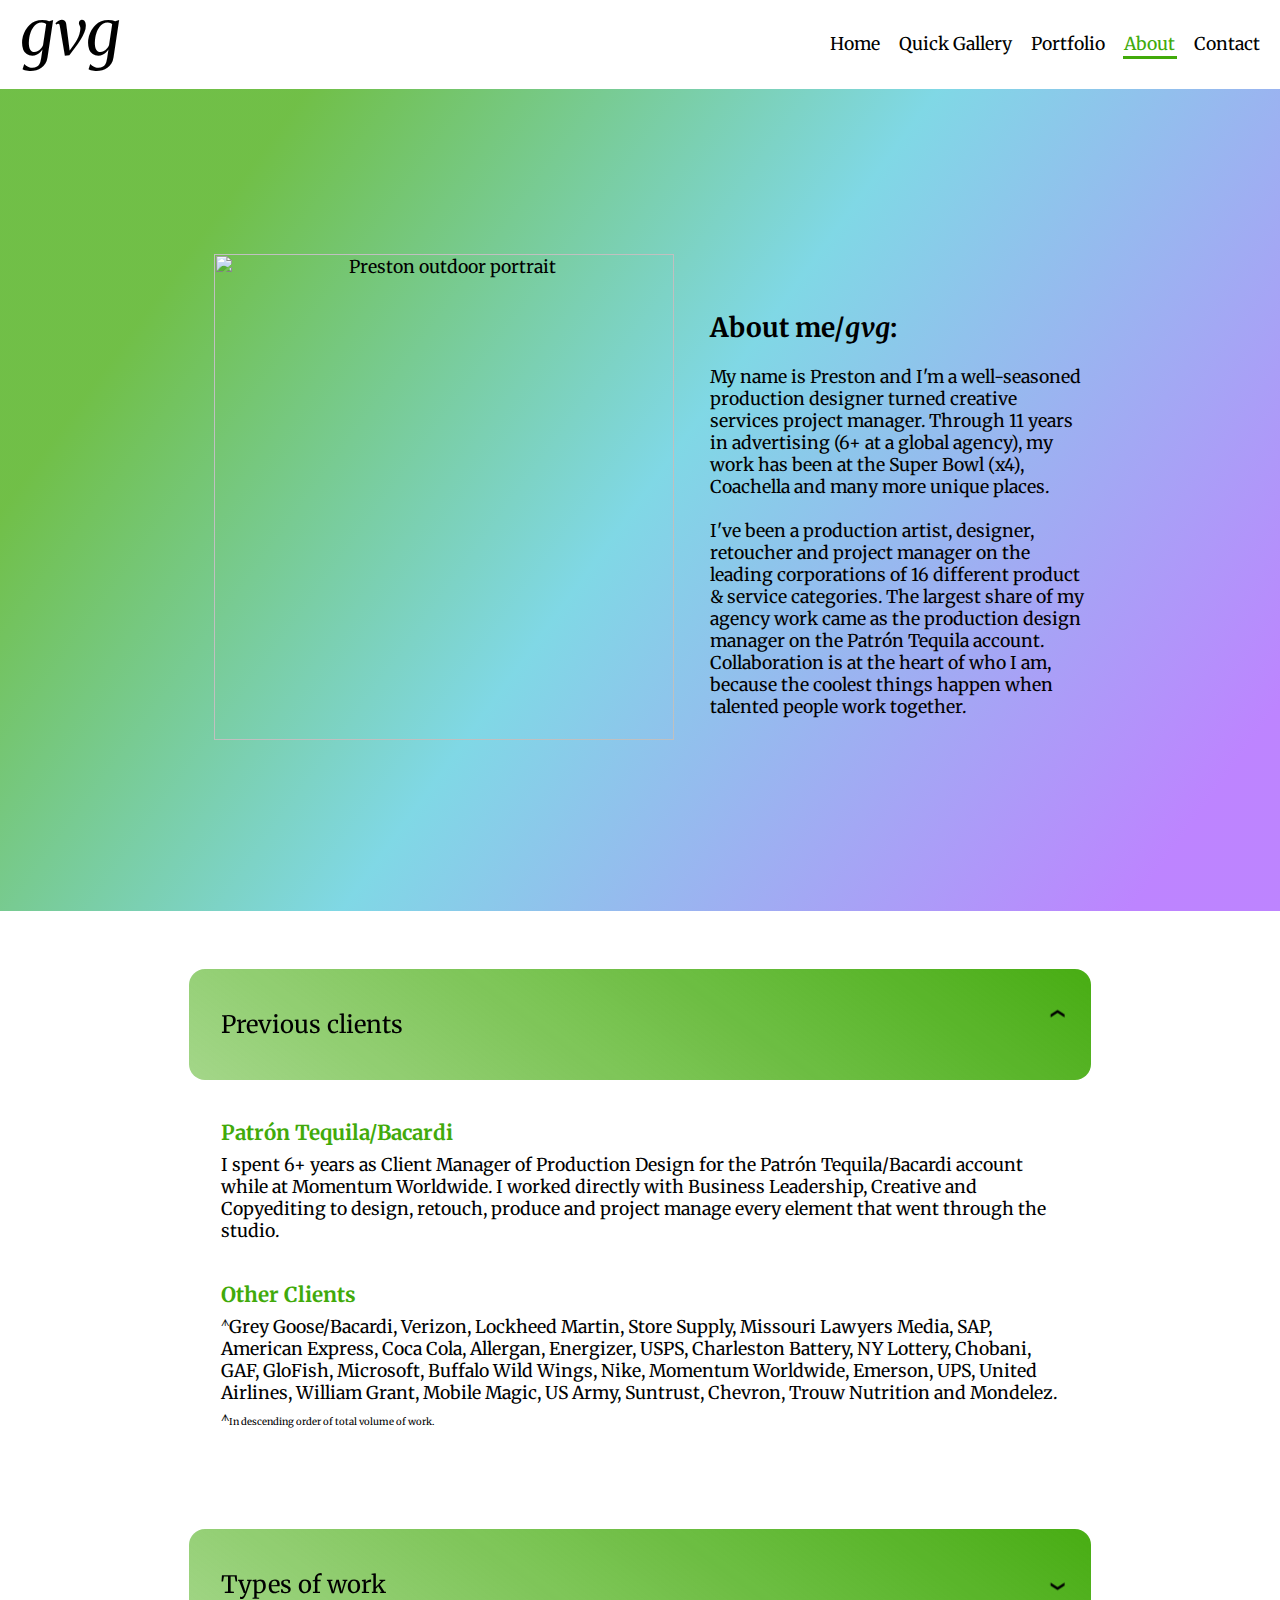
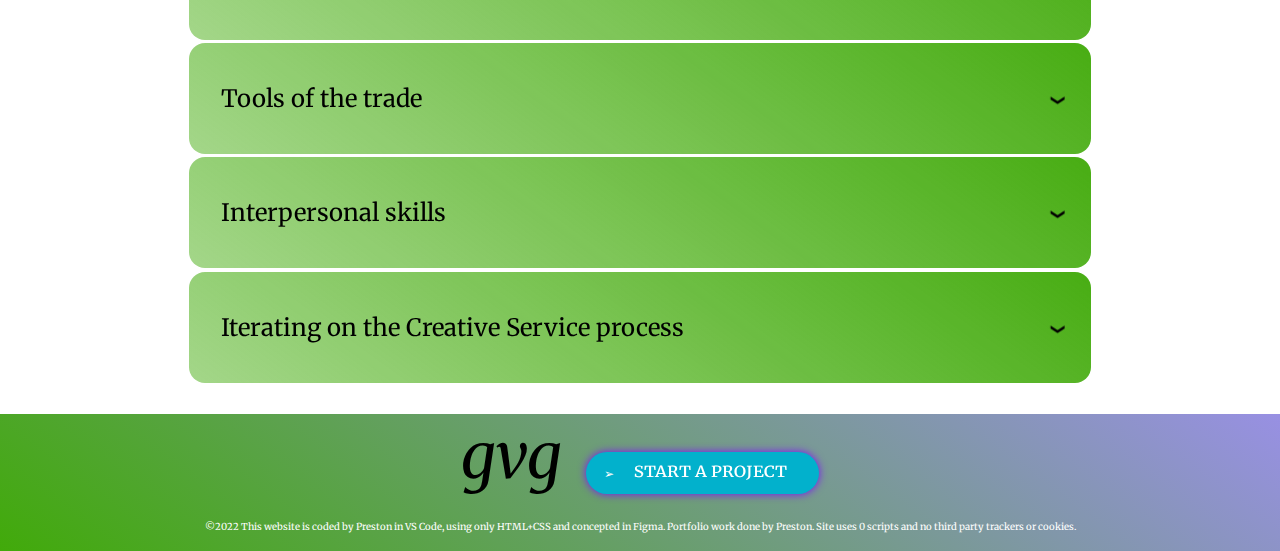
==== commit 55da9b88: "Update about.html" ====
--- a/about.html
+++ b/about.html
@@ -58,7 +58,7 @@
                   <h2>About me/<i>gvg</i>:</h2>
                 </div>
                   <br>My name is Preston and I'm a well-seasoned production designer turned creative services project manager. Through 11 years in advertising (6+ at a global agency), my work has been at the Super Bowl (x4), Coachella and many more unique places.<br>
-                  <br>I've been a production artist, designer, retoucher and project manager on the leading corporations of 16 different product & service categories. The largest share of my agency work came as a client manager of production design for the Patrón Tequila account. Collaboration is at the heart of who I am, because the coolest things happen when talented people work together.
+                  <br>I've been a production artist, designer, retoucher and project manager on the leading corporations of 16 different product & service categories. The largest share of my agency work came as the production design manager on the Patrón Tequila account. Collaboration is at the heart of who I am, because the coolest things happen when talented people work together.
               </div>
             </div>
           </div>
